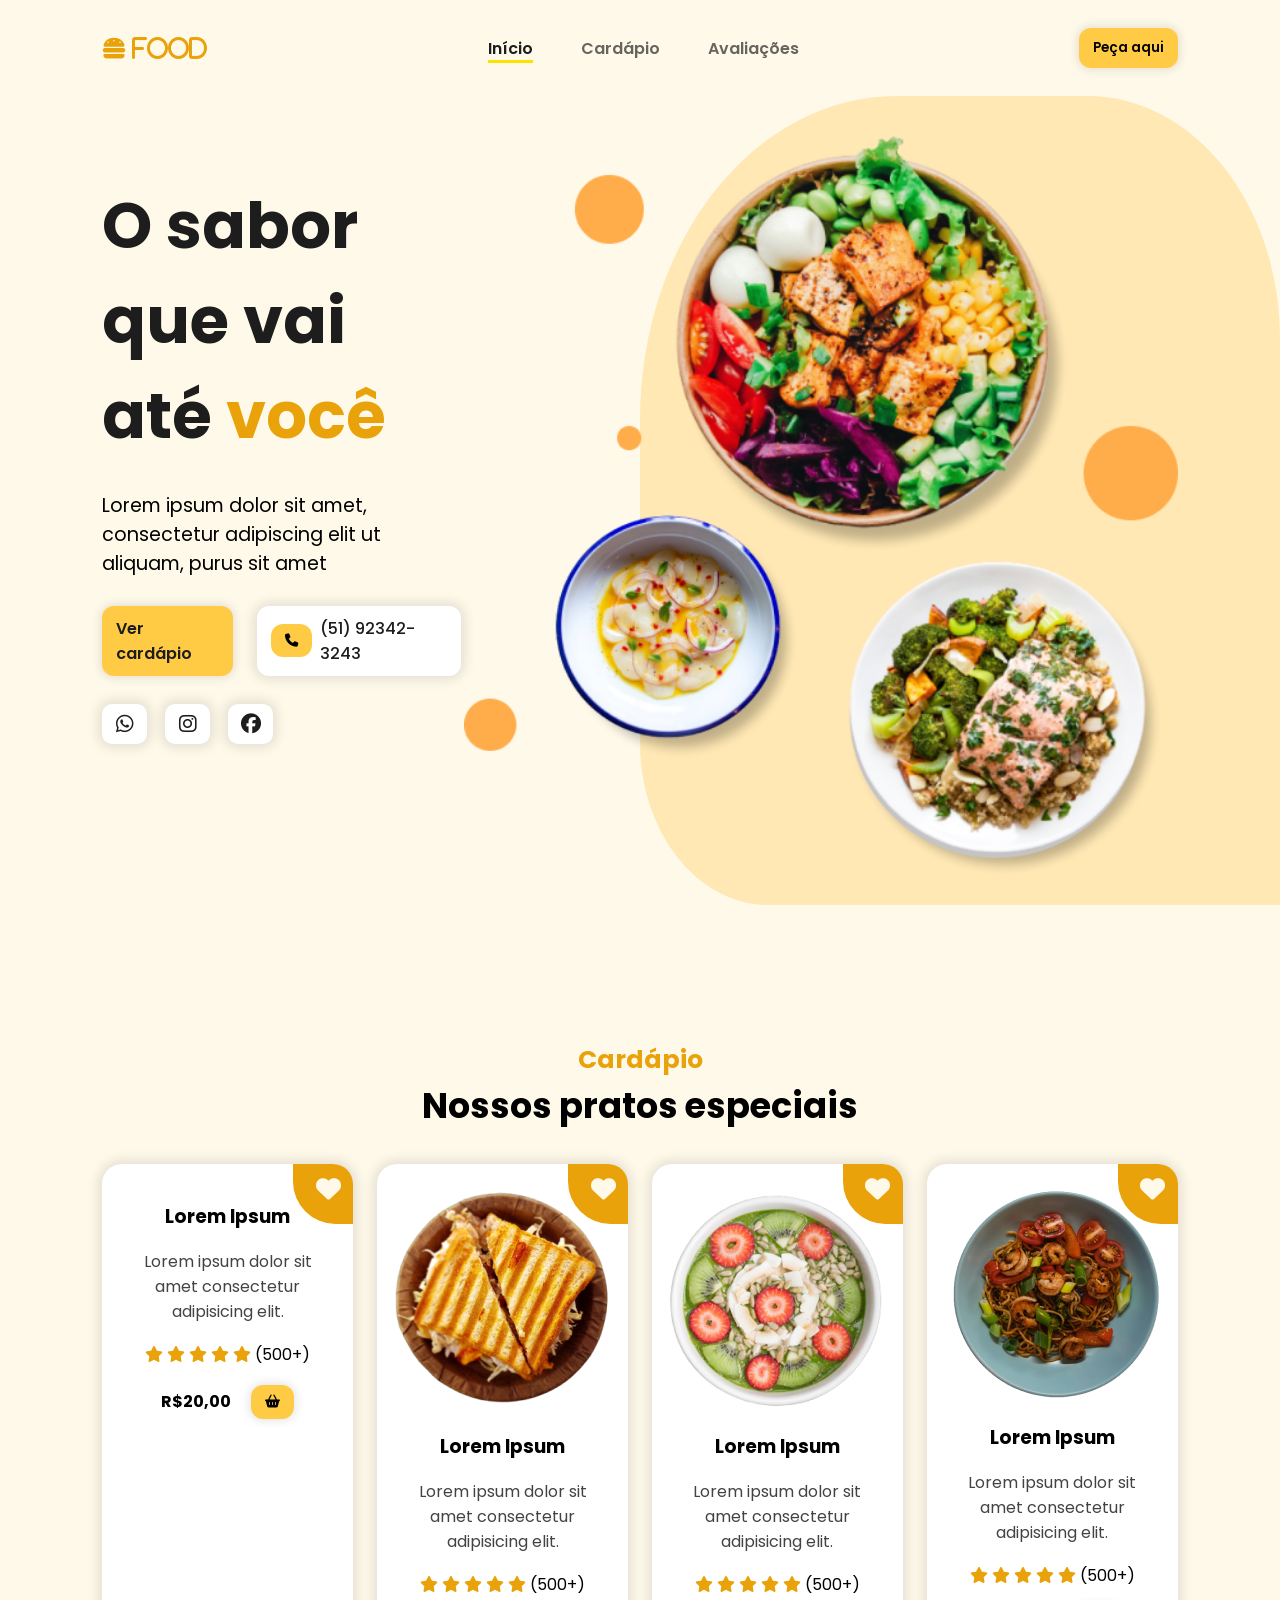
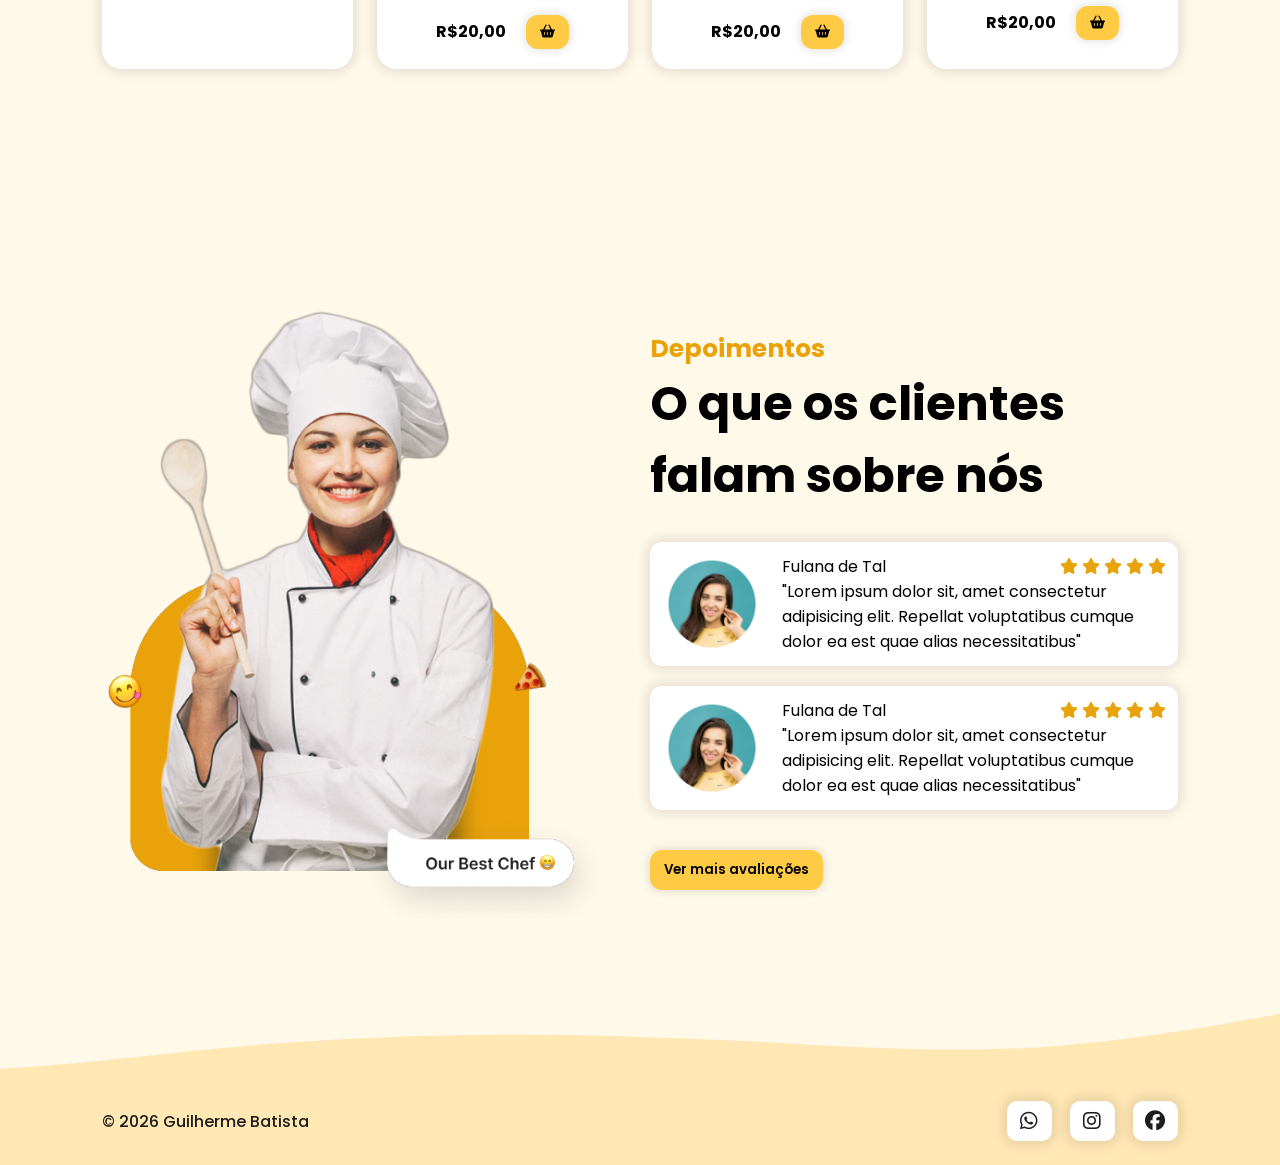
==== index.html @ e24641d5 "projeto pronto ja" ====
<!DOCTYPE html>
<html lang="pt-br">
<head>
    <meta charset="UTF-8">
    <meta name="viewport" content="width=device-width, initial-scale=1.0">
    <link rel="stylesheet" href="https://cdnjs.cloudflare.com/ajax/libs/font-awesome/6.5.1/css/all.min.css" integrity="sha512-DTOQO9RWCH3ppGqcWaEA1BIZOC6xxalwEsw9c2QQeAIftl+Vegovlnee1c9QX4TctnWMn13TZye+giMm8e2LwA==" crossorigin="anonymous" referrerpolicy="no-referrer" />
    <link rel="stylesheet" href="styles/style.css">
    <script src="https://cdnjs.cloudflare.com/ajax/libs/jquery/3.7.1/jquery.min.js" integrity="sha512-v2CJ7UaYy4JwqLDIrZUI/4hqeoQieOmAZNXBeQyjo21dadnwR+8ZaIJVT8EE2iyI61OV8e6M8PP2/4hpQINQ/g==" crossorigin="anonymous" referrerpolicy="no-referrer"></script>
    <script src="https://unpkg.com/scrollreveal"></script>
    <title>Landing page</title>
</head>
<body>
    <header>
        <nav id="navbar">
            <i class="fa-solid fa-burger" id="nav_logo"> food</i>

            <ul id="nav_list">
                <li class="nav-item active">
                    <a href="#home">Início</a>
                </li>
                <li class="nav-item">
                    <a href="#menu">Cardápio</a>
                </li>
                <li class="nav-item">
                    <a href="#testimonials">Avaliações</a>
                </li>
            </ul>

            <button class="btn-default">
                Peça aqui
            </button>

            <button id="mobile_btn">
                <i class="fa-solid fa-bars"></i>
            </button>
        </nav>

        <div id="mobile_menu">
            <ul id="mobile_nav_list">
                <li class="nav-item">
                    <a href="#home">Início</a>
                </li>
                <li class="nav-item">
                    <a href="#menu">Cardápio</a>
                </li>
                <li class="nav-item">
                    <a href="#testimonials">Avaliações</a>
                </li>
            </ul>

            <button class="btn-default">
                Peça aqui
            </button>
        </div>
    </header>

    <main id="content">
        <section id="home">
            <div class="shape"></div>
            <div id="cta">
                <h1 class="title">
                    O sabor que vai até
                    <span>você</span>
                </h1>

                <p class="description">
                    Lorem ipsum dolor sit amet, consectetur 
                    adipiscing elit ut aliquam, purus sit amet
                </p>

                <div id="cta_buttons">
                    <a href="#" class="btn-default">
                        Ver cardápio
                    </a>

                    <a href="tel:+55555555555" id="phone_button">
                        <button class="btn-default">
                            <i class="fa-solid fa-phone"></i>
                        </button>
                        (51) 92342-3243
                    </a>
                </div>

                <div class="social-media-buttons">
                    <a href="">
                        <i class="fa-brands fa-whatsapp"></i>
                    </a>

                    <a href="">
                        <i class="fa-brands fa-instagram"></i>
                    </a>

                    <a href="">
                        <i class="fa-brands fa-facebook"></i>
                    </a>
                </div>
            </div>

            <div id="banner">
                <img src="src/images/hero.png" alt="">
            </div>
        </section>

        <section id="menu">
            <h2 class="section-title">Cardápio</h2>
            <h3 class="section-subtitle">Nossos pratos especiais</h3>

            <div id="dishes">
                <div class="dish">
                    <div class="dish-heart">
                        <i class="fa-solid fa-heart"></i>
                    </div>

                    <img src="src/images/dish.png" class="dish-image" alt="">

                    <h3 class="dish-title">
                        Lorem Ipsum
                    </h3>

                    <span class="dish-description">
                        Lorem ipsum dolor sit amet consectetur adipisicing elit.
                    </span>

                    <div class="dish-rate">
                        <i class="fa-solid fa-star"></i>
                        <i class="fa-solid fa-star"></i>
                        <i class="fa-solid fa-star"></i>
                        <i class="fa-solid fa-star"></i>
                        <i class="fa-solid fa-star"></i>
                        <span>(500+)</span>
                    </div>

                    <div class="dish-price">
                        <h4>R$20,00</h4>
                        <button class="btn-default">
                            <i class="fa-solid fa-basket-shopping"></i>
                        </button>
                    </div>
                </div>

                <div class="dish">
                    <div class="dish-heart">
                        <i class="fa-solid fa-heart"></i>
                    </div>

                    <img src="src/images/dish2.png" class="dish-image" alt="">

                    <h3 class="dish-title">
                        Lorem Ipsum
                    </h3>

                    <span class="dish-description">
                        Lorem ipsum dolor sit amet consectetur adipisicing elit.
                    </span>

                    <div class="dish-rate">
                        <i class="fa-solid fa-star"></i>
                        <i class="fa-solid fa-star"></i>
                        <i class="fa-solid fa-star"></i>
                        <i class="fa-solid fa-star"></i>
                        <i class="fa-solid fa-star"></i>
                        <span>(500+)</span>
                    </div>

                    <div class="dish-price">
                        <h4>R$20,00</h4>
                        <button class="btn-default">
                            <i class="fa-solid fa-basket-shopping"></i>
                        </button>
                    </div>
                </div>

                <div class="dish">
                    <div class="dish-heart">
                        <i class="fa-solid fa-heart"></i>
                    </div>

                    <img src="src/images/dish3.png" class="dish-image" alt="">

                    <h3 class="dish-title">
                        Lorem Ipsum
                    </h3>

                    <span class="dish-description">
                        Lorem ipsum dolor sit amet consectetur adipisicing elit.
                    </span>

                    <div class="dish-rate">
                        <i class="fa-solid fa-star"></i>
                        <i class="fa-solid fa-star"></i>
                        <i class="fa-solid fa-star"></i>
                        <i class="fa-solid fa-star"></i>
                        <i class="fa-solid fa-star"></i>
                        <span>(500+)</span>
                    </div>

                    <div class="dish-price">
                        <h4>R$20,00</h4>
                        <button class="btn-default">
                            <i class="fa-solid fa-basket-shopping"></i>
                        </button>
                    </div>
                </div>

                <div class="dish">
                    <div class="dish-heart">
                        <i class="fa-solid fa-heart"></i>
                    </div>

                    <img src="src/images/dish4.png" class="dish-image" alt="">

                    <h3 class="dish-title">
                        Lorem Ipsum
                    </h3>

                    <span class="dish-description">
                        Lorem ipsum dolor sit amet consectetur adipisicing elit.
                    </span>

                    <div class="dish-rate">
                        <i class="fa-solid fa-star"></i>
                        <i class="fa-solid fa-star"></i>
                        <i class="fa-solid fa-star"></i>
                        <i class="fa-solid fa-star"></i>
                        <i class="fa-solid fa-star"></i>
                        <span>(500+)</span>
                    </div>

                    <div class="dish-price">
                        <h4>R$20,00</h4>
                        <button class="btn-default">
                            <i class="fa-solid fa-basket-shopping"></i>
                        </button>
                    </div>
                </div>
            </div>
        </section>

        <section id="testimonials">
            <img src="src/images/chef.png" id="testimonial_chef" alt="">

            <div id="testimonials_content">
                <h2 class="section-title">
                    Depoimentos
                </h2>
                <h3 class="section-subtitle">
                    O que os clientes falam sobre nós
                </h3>

                <div id="feedbacks">
                    <div class="feedback">
                        <img src="src/images/avatar.png" class="feedback-avatar" alt="">

                        <div class="feedback-content">
                            <p>
                                Fulana de Tal
                                <span>
                                    <i class="fa-solid fa-star"></i>
                                    <i class="fa-solid fa-star"></i>
                                    <i class="fa-solid fa-star"></i>
                                    <i class="fa-solid fa-star"></i>
                                    <i class="fa-solid fa-star"></i>
                                </span>
                            </p>
                            <p>
                                "Lorem ipsum dolor sit, amet consectetur adipisicing elit.
                                Repellat voluptatibus cumque dolor ea est quae alias necessitatibus"
                            </p>
                        </div>
                    </div>

                    <div class="feedback">
                        <img src="src/images/avatar.png" class="feedback-avatar" alt="">

                        <div class="feedback-content">
                            <p>
                                Fulana de Tal
                                <span>
                                    <i class="fa-solid fa-star"></i>
                                    <i class="fa-solid fa-star"></i>
                                    <i class="fa-solid fa-star"></i>
                                    <i class="fa-solid fa-star"></i>
                                    <i class="fa-solid fa-star"></i>
                                </span>
                            </p>
                            <p>
                                "Lorem ipsum dolor sit, amet consectetur adipisicing elit.
                                Repellat voluptatibus cumque dolor ea est quae alias necessitatibus"
                            </p>
                        </div>
                    </div>
                </div>

                <button class="btn-default">
                    Ver mais avaliações
                </button>
            </div>
        </section>
    </main>

    <footer>
        <img src="src/images/wave.svg" alt="">

        <div id="footer_items">
            <span id="copyright">
                &copy 2026 Guilherme Batista
            </span>

            <div class="social-media-buttons">
                <a href="">
                    <i class="fa-brands fa-whatsapp"></i>
                </a>

                <a href="">
                    <i class="fa-brands fa-instagram"></i>
                </a>

                <a href="">
                    <i class="fa-brands fa-facebook"></i>
                </a>
            </div>
        </div>
    </footer>
    <script src="src/script.js"></script>
</body>
</html>
---- styles/style.css ----
@import url('https://fonts.googleapis.com/css2?family=Poppins:ital,wght@0,100;0,200;0,300;0,400;0,500;0,600;0,700;0,800;0,900;1,100;1,200;1,300;1,400;1,500;1,600;1,700;1,800;1,900&display=swap');
@import url('header.css');
@import url('home.css');
@import url('menu.css');
@import url('testimonials.css');
@import url('footer.css');

:root {
    --color-primary-1: #fff9ea;
    --color-primary-2: #ffe8b4;
    --color-primary-3: #f8d477;
    --color-primary-4: #ffe100;
    --color-primary-5: #ffcb45;
    --color-primary-6: #e9a209;

    --color-neutral-0: #fff;
    --color-neutral-1: #1d1d1d;
}

* {
    font-family: 'Poppins', sans-serif;
    margin: 0;
    padding: 0;
    box-sizing: border-box;
}

html {
    scroll-behavior: smooth;
}

body {
    background-color: var(--color-primary-1);
}

section {
    padding: 28px 8%;
}

.btn-default {
    border: none;
    display: flex;
    align-items: center;
    justify-content: center;
    background-color: var(--color-primary-5);
    border-radius: 12px;
    padding: 10px 14px;
    font-weight: 600;
    box-shadow: 0px 0px 10px 2px rgba(0, 0, 0, 0.1);
    cursor: pointer;
    transition: background-color .3s ease;
}

.btn-default:hover {
    background-color: var(--color-primary-3);
}

.social-media-buttons {
    display: flex;
    gap: 18px;
}

.social-media-buttons a {
    display: flex;
    align-items: center;
    justify-content: center;
    width: 45px;
    height: 40px;
    background-color: var(--color-neutral-0);
    font-size: 1.25rem;
    border-radius: 10px;
    text-decoration: none;
    color: var(--color-neutral-1);;
    box-shadow: 0px 0px 12px 4px rgba(0, 0, 0, 0.1);
    transition: box-shadow .3s ease;
}

.social-media-buttons a:hover {
    box-shadow: 0px 0px 12px 8px rgba(0, 0, 0, 0.1);
}

.section-title {
    color: var(--color-primary-6);
    font-size: 1.563rem;
}

.section-subtitle {
    font-size: 2.1875rem;
}
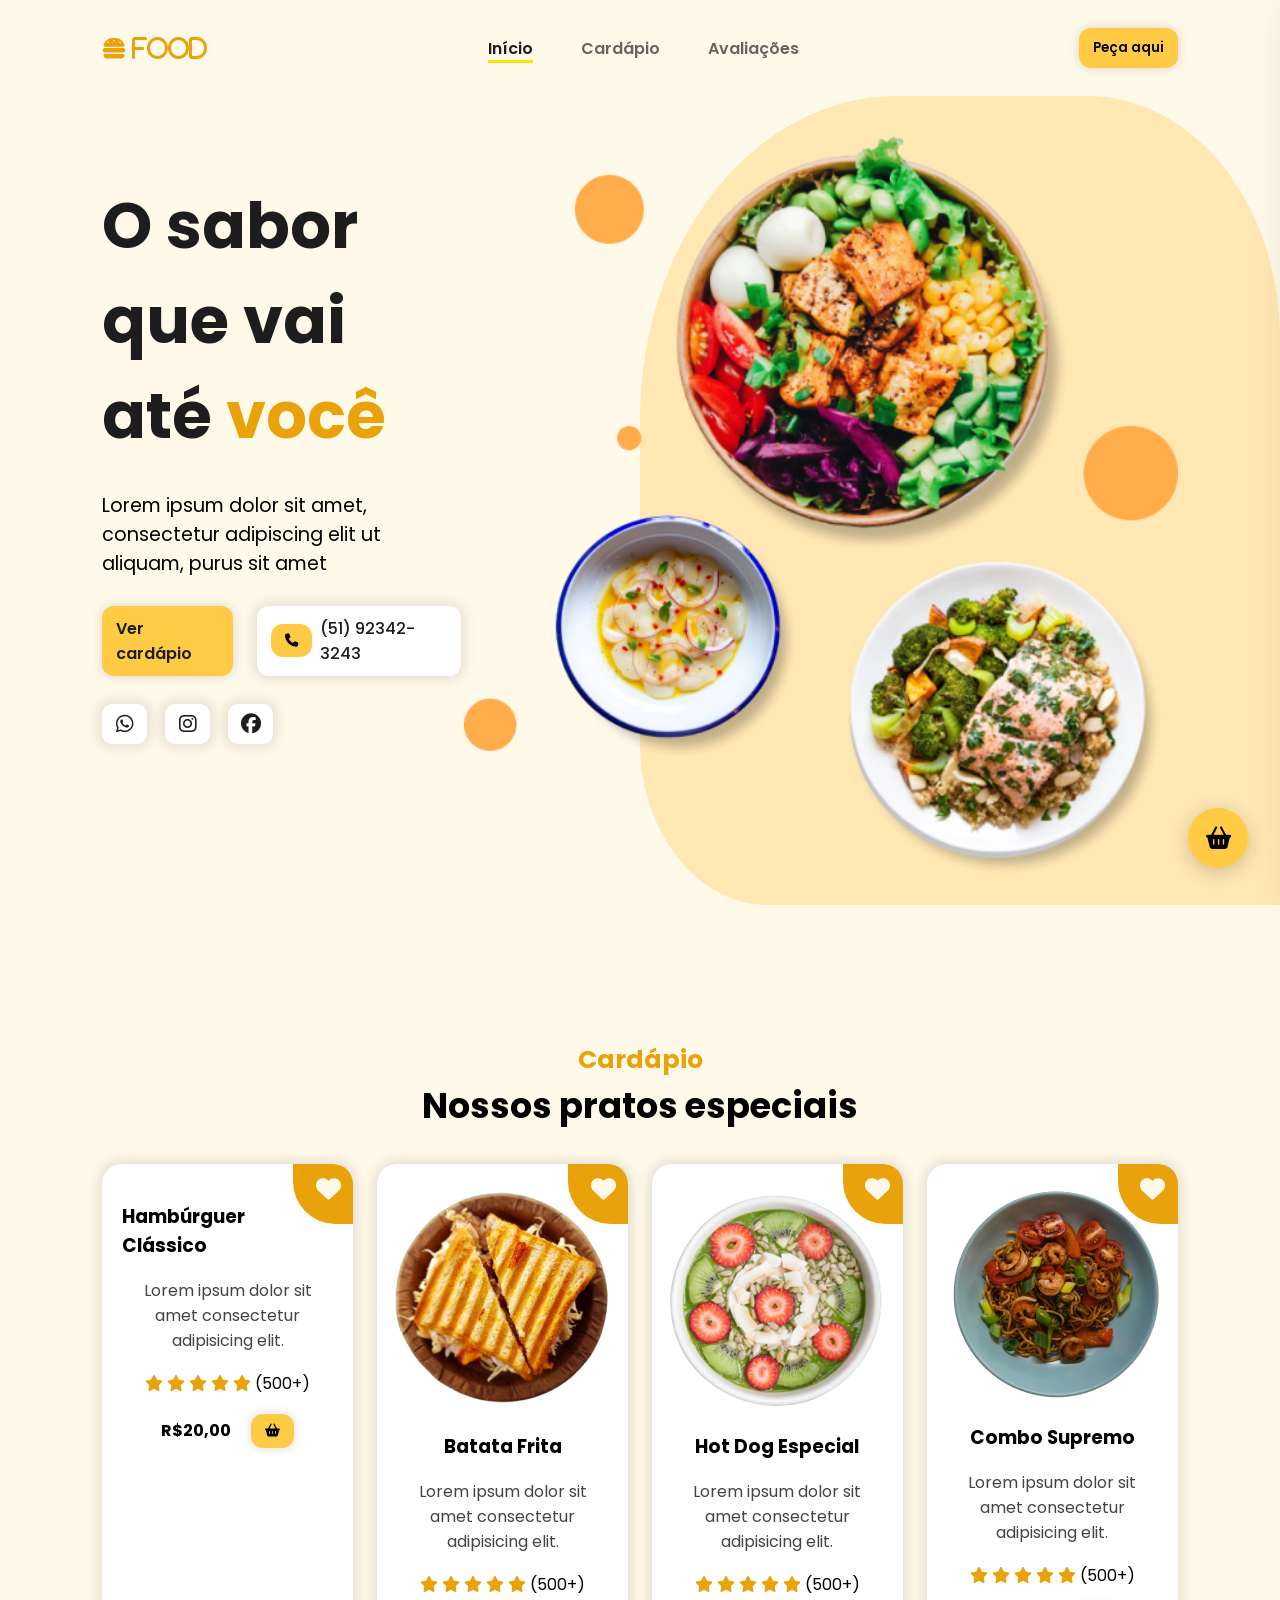
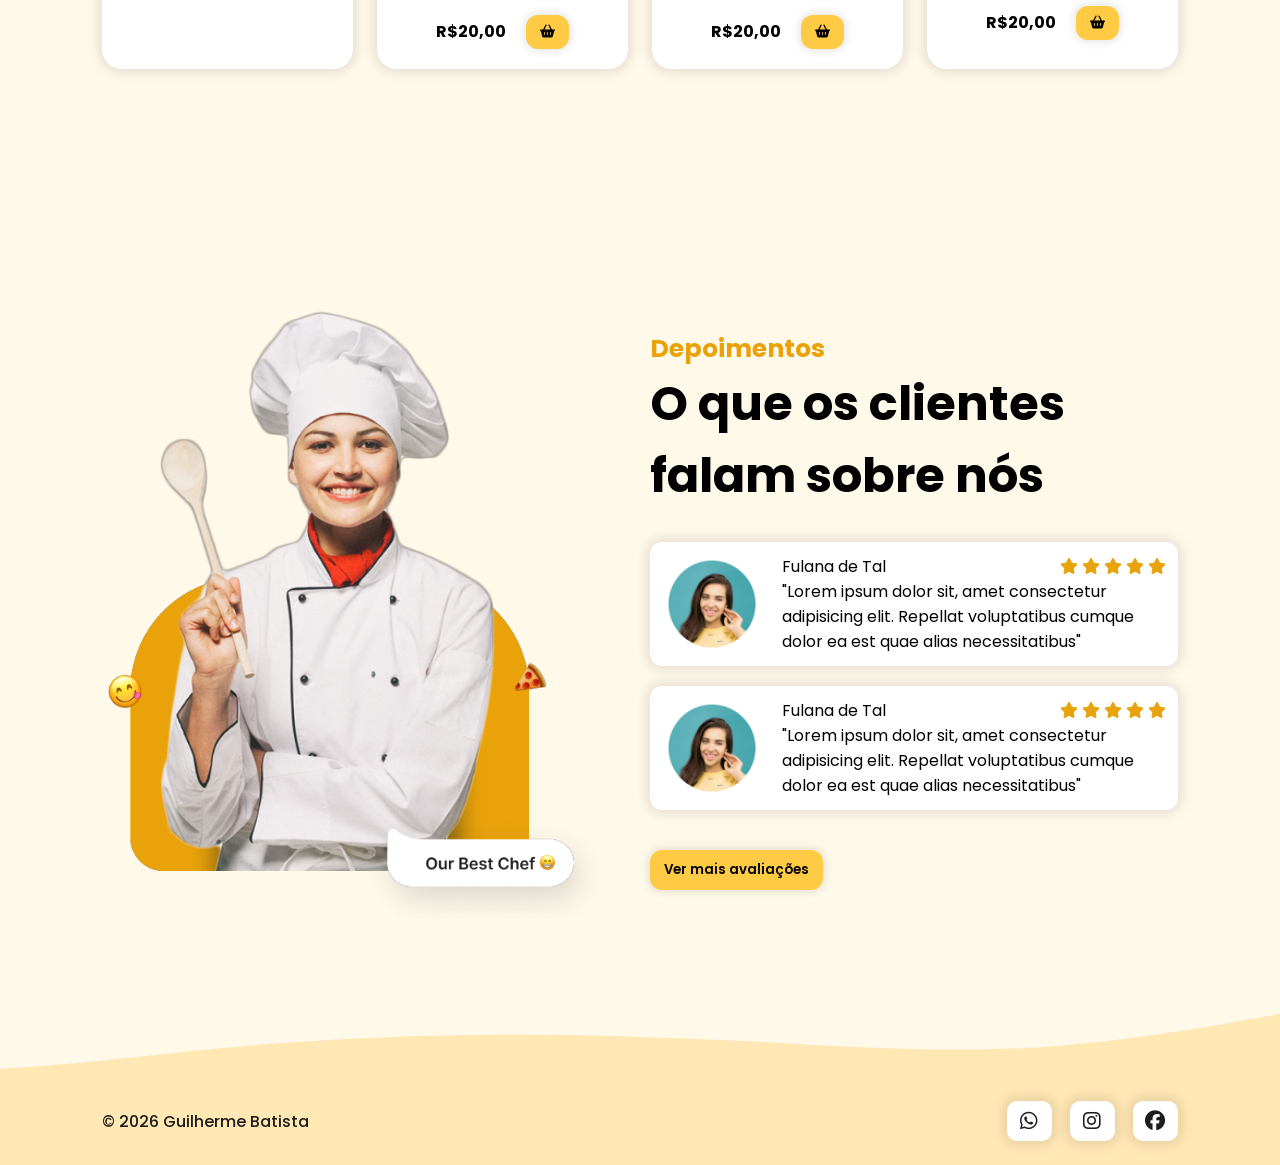
==== commit b64b12df: "falta algumas coisas" ====
--- a/index.html
+++ b/index.html
@@ -1,326 +1,304 @@
-<!DOCTYPE html>
+<!doctype html>
 <html lang="pt-br">
-<head>
-    <meta charset="UTF-8">
-    <meta name="viewport" content="width=device-width, initial-scale=1.0">
-    <link rel="stylesheet" href="https://cdnjs.cloudflare.com/ajax/libs/font-awesome/6.5.1/css/all.min.css" integrity="sha512-DTOQO9RWCH3ppGqcWaEA1BIZOC6xxalwEsw9c2QQeAIftl+Vegovlnee1c9QX4TctnWMn13TZye+giMm8e2LwA==" crossorigin="anonymous" referrerpolicy="no-referrer" />
-    <link rel="stylesheet" href="styles/style.css">
-    <script src="https://cdnjs.cloudflare.com/ajax/libs/jquery/3.7.1/jquery.min.js" integrity="sha512-v2CJ7UaYy4JwqLDIrZUI/4hqeoQieOmAZNXBeQyjo21dadnwR+8ZaIJVT8EE2iyI61OV8e6M8PP2/4hpQINQ/g==" crossorigin="anonymous" referrerpolicy="no-referrer"></script>
+  <head>
+    <meta charset="UTF-8" />
+    <meta name="viewport" content="width=device-width, initial-scale=1.0" />
+    <link
+      rel="stylesheet"
+      href="https://cdnjs.cloudflare.com/ajax/libs/font-awesome/6.5.1/css/all.min.css"
+      integrity="sha512-DTOQO9RWCH3ppGqcWaEA1BIZOC6xxalwEsw9c2QQeAIftl+Vegovlnee1c9QX4TctnWMn13TZye+giMm8e2LwA=="
+      crossorigin="anonymous"
+      referrerpolicy="no-referrer"
+    />
+    <link rel="stylesheet" href="styles/style.css" />
+
+    <!-- 🛒 Cart styles -->
+    <link rel="stylesheet" href="styles/cart.css" />
+
+    <link
+      rel="icon"
+      type="image/x-icon"
+      href="src/images/Ícone moderno de hambúrguer e comida.ico"
+    />
+    <script
+      src="https://cdnjs.cloudflare.com/ajax/libs/jquery/3.7.1/jquery.min.js"
+      integrity="sha512-v2CJ7UaYy4JwqLDIrZUI/4hqeoQieOmAZNXBeQyjo21dadnwR+8ZaIJVT8EE2iyI61OV8e6M8PP2/4hpQINQ/g=="
+      crossorigin="anonymous"
+      referrerpolicy="no-referrer"
+    ></script>
     <script src="https://unpkg.com/scrollreveal"></script>
     <title>Landing page</title>
-</head>
-<body>
+  </head>
+  <body>
     <header>
-        <nav id="navbar">
-            <i class="fa-solid fa-burger" id="nav_logo"> food</i>
-
-            <ul id="nav_list">
-                <li class="nav-item active">
-                    <a href="#home">Início</a>
-                </li>
-                <li class="nav-item">
-                    <a href="#menu">Cardápio</a>
-                </li>
-                <li class="nav-item">
-                    <a href="#testimonials">Avaliações</a>
-                </li>
-            </ul>
-
-            <button class="btn-default">
-                Peça aqui
-            </button>
-
-            <button id="mobile_btn">
-                <i class="fa-solid fa-bars"></i>
-            </button>
-        </nav>
-
-        <div id="mobile_menu">
-            <ul id="mobile_nav_list">
-                <li class="nav-item">
-                    <a href="#home">Início</a>
-                </li>
-                <li class="nav-item">
-                    <a href="#menu">Cardápio</a>
-                </li>
-                <li class="nav-item">
-                    <a href="#testimonials">Avaliações</a>
-                </li>
-            </ul>
-
-            <button class="btn-default">
-                Peça aqui
-            </button>
-        </div>
+      <nav id="navbar">
+        <i class="fa-solid fa-burger" id="nav_logo"> food</i>
+
+        <ul id="nav_list">
+          <li class="nav-item active">
+            <a href="#home">Início</a>
+          </li>
+          <li class="nav-item">
+            <a href="#menu">Cardápio</a>
+          </li>
+          <li class="nav-item">
+            <a href="#testimonials">Avaliações</a>
+          </li>
+        </ul>
+
+        <button class="btn-default">Peça aqui</button>
+
+        <button id="mobile_btn">
+          <i class="fa-solid fa-bars"></i>
+        </button>
+      </nav>
+
+      <div id="mobile_menu">
+        <ul id="mobile_nav_list">
+          <li class="nav-item">
+            <a href="#home">Início</a>
+          </li>
+          <li class="nav-item">
+            <a href="#menu">Cardápio</a>
+          </li>
+          <li class="nav-item">
+            <a href="#testimonials">Avaliações</a>
+          </li>
+        </ul>
+
+        <button class="btn-default">Peça aqui</button>
+      </div>
     </header>
 
     <main id="content">
-        <section id="home">
-            <div class="shape"></div>
-            <div id="cta">
-                <h1 class="title">
-                    O sabor que vai até
-                    <span>você</span>
-                </h1>
-
-                <p class="description">
-                    Lorem ipsum dolor sit amet, consectetur 
-                    adipiscing elit ut aliquam, purus sit amet
+      <section id="home">
+        <div class="shape"></div>
+        <div id="cta">
+          <h1 class="title">
+            O sabor que vai até
+            <span>você</span>
+          </h1>
+
+          <p class="description">
+            Lorem ipsum dolor sit amet, consectetur adipiscing elit ut aliquam,
+            purus sit amet
+          </p>
+
+          <div id="cta_buttons">
+            <a href="#menu" class="btn-default"> Ver cardápio </a>
+
+            <a href="tel:+55555555555" id="phone_button">
+              <button class="btn-default">
+                <i class="fa-solid fa-phone"></i>
+              </button>
+              (51) 92342-3243
+            </a>
+          </div>
+
+          <div class="social-media-buttons">
+            <a href="">
+              <i class="fa-brands fa-whatsapp"></i>
+            </a>
+
+            <a href="">
+              <i class="fa-brands fa-instagram"></i>
+            </a>
+
+            <a href="">
+              <i class="fa-brands fa-facebook"></i>
+            </a>
+          </div>
+        </div>
+
+        <div id="banner">
+          <img src="src/images/hero.png" alt="" />
+        </div>
+      </section>
+
+      <section id="menu">
+        <h2 class="section-title">Cardápio</h2>
+        <h3 class="section-subtitle">Nossos pratos especiais</h3>
+
+        <div id="dishes">
+          <!-- Dish 1 -->
+          <div class="dish">
+            <div class="dish-heart">
+              <i class="fa-solid fa-heart"></i>
+            </div>
+            <img src="src/images/dish.png" class="dish-image" alt="" />
+            <h3 class="dish-title">Hambúrguer Clássico</h3>
+            <span class="dish-description">
+              Lorem ipsum dolor sit amet consectetur adipisicing elit.
+            </span>
+            <div class="dish-rate">
+              <i class="fa-solid fa-star"></i>
+              <i class="fa-solid fa-star"></i>
+              <i class="fa-solid fa-star"></i>
+              <i class="fa-solid fa-star"></i>
+              <i class="fa-solid fa-star"></i>
+              <span>(500+)</span>
+            </div>
+            <div class="dish-price">
+              <h4>R$20,00</h4>
+              <button class="btn-default">
+                <i class="fa-solid fa-basket-shopping"></i>
+              </button>
+            </div>
+          </div>
+
+          <!-- Dish 2 -->
+          <div class="dish">
+            <div class="dish-heart">
+              <i class="fa-solid fa-heart"></i>
+            </div>
+            <img src="src/images/dish2.png" class="dish-image" alt="" />
+            <h3 class="dish-title">Batata Frita</h3>
+            <span class="dish-description">
+              Lorem ipsum dolor sit amet consectetur adipisicing elit.
+            </span>
+            <div class="dish-rate">
+              <i class="fa-solid fa-star"></i>
+              <i class="fa-solid fa-star"></i>
+              <i class="fa-solid fa-star"></i>
+              <i class="fa-solid fa-star"></i>
+              <i class="fa-solid fa-star"></i>
+              <span>(500+)</span>
+            </div>
+            <div class="dish-price">
+              <h4>R$20,00</h4>
+              <button class="btn-default">
+                <i class="fa-solid fa-basket-shopping"></i>
+              </button>
+            </div>
+          </div>
+
+          <!-- Dish 3 -->
+          <div class="dish">
+            <div class="dish-heart">
+              <i class="fa-solid fa-heart"></i>
+            </div>
+            <img src="src/images/dish3.png" class="dish-image" alt="" />
+            <h3 class="dish-title">Hot Dog Especial</h3>
+            <span class="dish-description">
+              Lorem ipsum dolor sit amet consectetur adipisicing elit.
+            </span>
+            <div class="dish-rate">
+              <i class="fa-solid fa-star"></i>
+              <i class="fa-solid fa-star"></i>
+              <i class="fa-solid fa-star"></i>
+              <i class="fa-solid fa-star"></i>
+              <i class="fa-solid fa-star"></i>
+              <span>(500+)</span>
+            </div>
+            <div class="dish-price">
+              <h4>R$20,00</h4>
+              <button class="btn-default">
+                <i class="fa-solid fa-basket-shopping"></i>
+              </button>
+            </div>
+          </div>
+
+          <!-- Dish 4 -->
+          <div class="dish">
+            <div class="dish-heart">
+              <i class="fa-solid fa-heart"></i>
+            </div>
+            <img src="src/images/dish4.png" class="dish-image" alt="" />
+            <h3 class="dish-title">Combo Supremo</h3>
+            <span class="dish-description">
+              Lorem ipsum dolor sit amet consectetur adipisicing elit.
+            </span>
+            <div class="dish-rate">
+              <i class="fa-solid fa-star"></i>
+              <i class="fa-solid fa-star"></i>
+              <i class="fa-solid fa-star"></i>
+              <i class="fa-solid fa-star"></i>
+              <i class="fa-solid fa-star"></i>
+              <span>(500+)</span>
+            </div>
+            <div class="dish-price">
+              <h4>R$20,00</h4>
+              <button class="btn-default">
+                <i class="fa-solid fa-basket-shopping"></i>
+              </button>
+            </div>
+          </div>
+        </div>
+      </section>
+
+      <section id="testimonials">
+        <img src="src/images/chef.png" id="testimonial_chef" alt="" />
+
+        <div id="testimonials_content">
+          <h2 class="section-title">Depoimentos</h2>
+          <h3 class="section-subtitle">O que os clientes falam sobre nós</h3>
+
+          <div id="feedbacks">
+            <div class="feedback">
+              <img src="src/images/avatar.png" class="feedback-avatar" alt="" />
+              <div class="feedback-content">
+                <p>
+                  Fulana de Tal
+                  <span>
+                    <i class="fa-solid fa-star"></i>
+                    <i class="fa-solid fa-star"></i>
+                    <i class="fa-solid fa-star"></i>
+                    <i class="fa-solid fa-star"></i>
+                    <i class="fa-solid fa-star"></i>
+                  </span>
                 </p>
-
-                <div id="cta_buttons">
-                    <a href="#" class="btn-default">
-                        Ver cardápio
-                    </a>
-
-                    <a href="tel:+55555555555" id="phone_button">
-                        <button class="btn-default">
-                            <i class="fa-solid fa-phone"></i>
-                        </button>
-                        (51) 92342-3243
-                    </a>
-                </div>
-
-                <div class="social-media-buttons">
-                    <a href="">
-                        <i class="fa-brands fa-whatsapp"></i>
-                    </a>
-
-                    <a href="">
-                        <i class="fa-brands fa-instagram"></i>
-                    </a>
-
-                    <a href="">
-                        <i class="fa-brands fa-facebook"></i>
-                    </a>
-                </div>
-            </div>
-
-            <div id="banner">
-                <img src="src/images/hero.png" alt="">
-            </div>
-        </section>
-
-        <section id="menu">
-            <h2 class="section-title">Cardápio</h2>
-            <h3 class="section-subtitle">Nossos pratos especiais</h3>
-
-            <div id="dishes">
-                <div class="dish">
-                    <div class="dish-heart">
-                        <i class="fa-solid fa-heart"></i>
-                    </div>
-
-                    <img src="src/images/dish.png" class="dish-image" alt="">
-
-                    <h3 class="dish-title">
-                        Lorem Ipsum
-                    </h3>
-
-                    <span class="dish-description">
-                        Lorem ipsum dolor sit amet consectetur adipisicing elit.
-                    </span>
-
-                    <div class="dish-rate">
-                        <i class="fa-solid fa-star"></i>
-                        <i class="fa-solid fa-star"></i>
-                        <i class="fa-solid fa-star"></i>
-                        <i class="fa-solid fa-star"></i>
-                        <i class="fa-solid fa-star"></i>
-                        <span>(500+)</span>
-                    </div>
-
-                    <div class="dish-price">
-                        <h4>R$20,00</h4>
-                        <button class="btn-default">
-                            <i class="fa-solid fa-basket-shopping"></i>
-                        </button>
-                    </div>
-                </div>
-
-                <div class="dish">
-                    <div class="dish-heart">
-                        <i class="fa-solid fa-heart"></i>
-                    </div>
-
-                    <img src="src/images/dish2.png" class="dish-image" alt="">
-
-                    <h3 class="dish-title">
-                        Lorem Ipsum
-                    </h3>
-
-                    <span class="dish-description">
-                        Lorem ipsum dolor sit amet consectetur adipisicing elit.
-                    </span>
-
-                    <div class="dish-rate">
-                        <i class="fa-solid fa-star"></i>
-                        <i class="fa-solid fa-star"></i>
-                        <i class="fa-solid fa-star"></i>
-                        <i class="fa-solid fa-star"></i>
-                        <i class="fa-solid fa-star"></i>
-                        <span>(500+)</span>
-                    </div>
-
-                    <div class="dish-price">
-                        <h4>R$20,00</h4>
-                        <button class="btn-default">
-                            <i class="fa-solid fa-basket-shopping"></i>
-                        </button>
-                    </div>
-                </div>
-
-                <div class="dish">
-                    <div class="dish-heart">
-                        <i class="fa-solid fa-heart"></i>
-                    </div>
-
-                    <img src="src/images/dish3.png" class="dish-image" alt="">
-
-                    <h3 class="dish-title">
-                        Lorem Ipsum
-                    </h3>
-
-                    <span class="dish-description">
-                        Lorem ipsum dolor sit amet consectetur adipisicing elit.
-                    </span>
-
-                    <div class="dish-rate">
-                        <i class="fa-solid fa-star"></i>
-                        <i class="fa-solid fa-star"></i>
-                        <i class="fa-solid fa-star"></i>
-                        <i class="fa-solid fa-star"></i>
-                        <i class="fa-solid fa-star"></i>
-                        <span>(500+)</span>
-                    </div>
-
-                    <div class="dish-price">
-                        <h4>R$20,00</h4>
-                        <button class="btn-default">
-                            <i class="fa-solid fa-basket-shopping"></i>
-                        </button>
-                    </div>
-                </div>
-
-                <div class="dish">
-                    <div class="dish-heart">
-                        <i class="fa-solid fa-heart"></i>
-                    </div>
-
-                    <img src="src/images/dish4.png" class="dish-image" alt="">
-
-                    <h3 class="dish-title">
-                        Lorem Ipsum
-                    </h3>
-
-                    <span class="dish-description">
-                        Lorem ipsum dolor sit amet consectetur adipisicing elit.
-                    </span>
-
-                    <div class="dish-rate">
-                        <i class="fa-solid fa-star"></i>
-                        <i class="fa-solid fa-star"></i>
-                        <i class="fa-solid fa-star"></i>
-                        <i class="fa-solid fa-star"></i>
-                        <i class="fa-solid fa-star"></i>
-                        <span>(500+)</span>
-                    </div>
-
-                    <div class="dish-price">
-                        <h4>R$20,00</h4>
-                        <button class="btn-default">
-                            <i class="fa-solid fa-basket-shopping"></i>
-                        </button>
-                    </div>
-                </div>
-            </div>
-        </section>
-
-        <section id="testimonials">
-            <img src="src/images/chef.png" id="testimonial_chef" alt="">
-
-            <div id="testimonials_content">
-                <h2 class="section-title">
-                    Depoimentos
-                </h2>
-                <h3 class="section-subtitle">
-                    O que os clientes falam sobre nós
-                </h3>
-
-                <div id="feedbacks">
-                    <div class="feedback">
-                        <img src="src/images/avatar.png" class="feedback-avatar" alt="">
-
-                        <div class="feedback-content">
-                            <p>
-                                Fulana de Tal
-                                <span>
-                                    <i class="fa-solid fa-star"></i>
-                                    <i class="fa-solid fa-star"></i>
-                                    <i class="fa-solid fa-star"></i>
-                                    <i class="fa-solid fa-star"></i>
-                                    <i class="fa-solid fa-star"></i>
-                                </span>
-                            </p>
-                            <p>
-                                "Lorem ipsum dolor sit, amet consectetur adipisicing elit.
-                                Repellat voluptatibus cumque dolor ea est quae alias necessitatibus"
-                            </p>
-                        </div>
-                    </div>
-
-                    <div class="feedback">
-                        <img src="src/images/avatar.png" class="feedback-avatar" alt="">
-
-                        <div class="feedback-content">
-                            <p>
-                                Fulana de Tal
-                                <span>
-                                    <i class="fa-solid fa-star"></i>
-                                    <i class="fa-solid fa-star"></i>
-                                    <i class="fa-solid fa-star"></i>
-                                    <i class="fa-solid fa-star"></i>
-                                    <i class="fa-solid fa-star"></i>
-                                </span>
-                            </p>
-                            <p>
-                                "Lorem ipsum dolor sit, amet consectetur adipisicing elit.
-                                Repellat voluptatibus cumque dolor ea est quae alias necessitatibus"
-                            </p>
-                        </div>
-                    </div>
-                </div>
-
-                <button class="btn-default">
-                    Ver mais avaliações
-                </button>
-            </div>
-        </section>
+                <p>
+                  "Lorem ipsum dolor sit, amet consectetur adipisicing elit.
+                  Repellat voluptatibus cumque dolor ea est quae alias
+                  necessitatibus"
+                </p>
+              </div>
+            </div>
+
+            <div class="feedback">
+              <img src="src/images/avatar.png" class="feedback-avatar" alt="" />
+              <div class="feedback-content">
+                <p>
+                  Fulana de Tal
+                  <span>
+                    <i class="fa-solid fa-star"></i>
+                    <i class="fa-solid fa-star"></i>
+                    <i class="fa-solid fa-star"></i>
+                    <i class="fa-solid fa-star"></i>
+                    <i class="fa-solid fa-star"></i>
+                  </span>
+                </p>
+                <p>
+                  "Lorem ipsum dolor sit, amet consectetur adipisicing elit.
+                  Repellat voluptatibus cumque dolor ea est quae alias
+                  necessitatibus"
+                </p>
+              </div>
+            </div>
+          </div>
+
+          <button class="btn-default">Ver mais avaliações</button>
+        </div>
+      </section>
     </main>
 
     <footer>
-        <img src="src/images/wave.svg" alt="">
-
-        <div id="footer_items">
-            <span id="copyright">
-                &copy 2026 Guilherme Batista
-            </span>
-
-            <div class="social-media-buttons">
-                <a href="">
-                    <i class="fa-brands fa-whatsapp"></i>
-                </a>
-
-                <a href="">
-                    <i class="fa-brands fa-instagram"></i>
-                </a>
-
-                <a href="">
-                    <i class="fa-brands fa-facebook"></i>
-                </a>
-            </div>
-        </div>
+      <img src="src/images/wave.svg" alt="" />
+
+      <div id="footer_items">
+        <span id="copyright"> &copy 2026 Guilherme Batista </span>
+
+        <div class="social-media-buttons">
+          <a href=""><i class="fa-brands fa-whatsapp"></i></a>
+          <a href=""><i class="fa-brands fa-instagram"></i></a>
+          <a href=""><i class="fa-brands fa-facebook"></i></a>
+        </div>
+      </div>
     </footer>
+
     <script src="src/script.js"></script>
-</body>
-</html>+
+    <!-- 🛒 Cart script (load AFTER script.js) -->
+    <script src="src/cart.js"></script>
+  </body>
+</html>
--- a/styles/style.css
+++ b/styles/style.css
@@ -1,9 +1,4 @@
 @import url('https://fonts.googleapis.com/css2?family=Poppins:ital,wght@0,100;0,200;0,300;0,400;0,500;0,600;0,700;0,800;0,900;1,100;1,200;1,300;1,400;1,500;1,600;1,700;1,800;1,900&display=swap');
-@import url('header.css');
-@import url('home.css');
-@import url('menu.css');
-@import url('testimonials.css');
-@import url('footer.css');
 
 :root {
     --color-primary-1: #fff9ea;
@@ -85,4 +80,379 @@
 
 .section-subtitle {
     font-size: 2.1875rem;
-} +} 
+
+header {
+    width: 100%;
+    padding: 28px 8%;
+    position: sticky;
+    top: 0;
+    background-color: var(--color-primary-1);
+    z-index: 3;
+}
+
+#navbar {
+    width: 100%;
+    display: flex;
+    align-items: center;
+    justify-content: space-between;
+}
+
+#nav_logo {
+    font-size: 24px;
+    color: var(--color-primary-6);
+}
+
+#nav_list {
+    display: flex;
+    list-style: none;
+    gap: 48px;
+}
+
+.nav-item a {
+    text-decoration: none;
+    color: #1d1d1dad;
+    font-weight: 600;
+}
+
+.nav-item.active a {
+    color: var(--color-neutral-1);
+    border-bottom: 3px solid var(--color-primary-4);
+}
+
+#mobile_btn {
+    display: none;
+}
+
+#mobile_menu {
+    display: none;
+}
+
+@media screen and (max-width: 1170px) {
+    #nav_list,
+    #navbar .btn-default {
+        display: none;
+    }
+
+    #mobile_btn {
+        display: block;
+        border: none;
+        background-color: transparent;
+        font-size: 1.5rem;
+        cursor: pointer;
+    }
+
+    #mobile_menu.active {
+        display: flex;
+        flex-direction: column;
+        align-items: center;
+    }
+
+    #mobile_nav_list {
+        display: flex;
+        flex-direction: column;
+        gap: 12px;
+        margin: 12px 0px;
+    }
+
+    #mobile_nav_list .nav-item {
+        list-style: none;
+        text-align: center;
+    } 
+}
+
+#home {
+    display: flex;
+    min-height: calc(100vh - 91px);
+    position: relative;
+}
+
+#cta {
+    width: 35%;
+    display: flex;
+    flex-direction: column;
+    gap: 28px;
+    margin-top: 5%;
+}
+
+#cta .title {
+    font-size: 4rem;
+    color: var(--color-neutral-1);;
+}
+
+#cta .title span {
+    color: var(--color-primary-6);
+}
+
+#cta .description {
+    font-size: 1.2rem;
+}
+
+#cta_buttons {
+    display: flex;
+    gap: 24px;
+}
+
+#cta_buttons a {
+    text-decoration: none;
+    color: var(--color-neutral-1);;
+}
+
+#phone_button {
+    display: flex;
+    gap: 8px;
+    align-items: center;
+    background-color: #ffffff;
+    padding: 8px 14px;
+    font-weight: 500;
+    box-shadow: 0px 0px 12px 4px rgba(0, 0, 0, 0.1);
+    border-radius: 12px;
+}
+
+#phone_button button {
+    box-shadow: none;
+}
+
+#banner {
+    display: flex;
+    align-items: start;
+    justify-content: end;
+    width: 70%;
+    z-index: 2;
+}
+
+#banner img {
+    height: 100%;
+    width: fit-content;
+}
+
+.shape {
+    background-color: var(--color-primary-2);
+    width: 50%;
+    height: 100%;
+    position: absolute;
+    border-radius: 40% 30% 0% 20%;
+    top: 0;
+    right: 0;
+    z-index: 1;
+}
+
+@media screen and (max-width: 1170px) {
+    #home {
+        min-height: 100%;
+        padding-top: 0px;
+    }
+
+    #banner,
+    #banner img,
+    #home .shape {
+        display: none;
+    }
+
+    #cta {
+        width: 100%;
+        text-align: center;
+        align-items: center;
+    }
+}
+
+@media screen and (max-width: 450px) {
+    #phone_button button {
+        display: none;
+    }
+}
+
+#menu {
+    display: flex;
+    flex-direction: column;
+    align-items: center;
+    justify-content: center;
+    min-height: 100vh;
+}
+
+#dishes {
+    width: 100%;
+    display: flex;
+    justify-content: center;
+    gap: 24px;
+    margin-top: 32px;
+}
+
+.dish {
+    display: flex;
+    flex-direction: column;
+    align-items: center;
+    border-radius: 20px;
+    gap: 18px;
+    width: 25%;
+    padding: 20px;
+    background-color: var(--color-neutral-0);
+    box-shadow: 0px 0px 12px 4px rgba(0, 0, 0, 0.1);
+    position: relative;
+    overflow: hidden;
+}
+
+.dish-heart {
+    position: absolute;
+    background-color: var(--color-primary-6);
+    display: flex;
+    align-items: center;
+    justify-content: center;
+    font-size: 1.563rem;
+    color: var(--color-primary-1);
+    width: 70px;
+    height: 70px;
+    right: -10px;
+    top: -10px;
+    border-radius: 0px 37.5px 0px 42.5px;
+}
+
+.dish-description {
+    color: #434343;
+    text-align: center;
+}
+
+.dish-rate i {
+    color: var(--color-primary-6);
+}
+
+.dish-price {
+    display: flex;
+    align-items: center;
+    gap: 20px;
+}
+
+@media screen and (max-width: 1170px) {
+    #dishes {
+        flex-wrap: wrap;
+        justify-content: center;
+    }
+
+    .dish {
+        width: calc(50% - 12px);
+    }
+}
+
+@media screen and (max-width: 600px) {
+    .dish {
+        width: 100%;
+    }
+
+    #menu .section-subtitle {
+        text-align: center;
+    }
+} 
+
+#testimonials {
+    min-height: calc(100vh - 91px);
+    display: flex;
+    align-items: center;
+    justify-content: center;
+    gap: 48px;
+}
+
+#testimonial_chef {
+    width: 500px;
+    height: auto;
+}
+
+#testimonials .section-subtitle {
+    font-size: 3rem;
+}
+
+#testimonials_content {
+    width: 50%;
+}
+
+#feedbacks {
+    display: flex;
+    flex-direction: column;
+    gap: 20px;
+    margin-bottom: 40px;
+    margin-top: 30px;
+}
+
+.feedback {
+    display: flex;
+    align-items: center;
+    gap: 20px;
+    background-color: var(--color-neutral-0);
+    padding: 12px;
+    border-radius: 12px;
+    box-shadow: 0px 0px 12px 4px rgba(0, 0, 0, 0.1);
+}
+
+.feedback-avatar {
+    width: 100px;
+    height: 100px;
+    border-radius: 100%;
+    object-fit: cover;
+}
+
+.feedback-content p {
+    display: flex;
+    justify-content: space-between;
+}
+
+.feedback-content p span {
+    color: var(--color-primary-6);
+}
+
+@media screen and (max-width: 1170px) {
+    #testimonials {
+        flex-direction: column;
+    }
+
+    #testimonials .section-subtitle {
+        text-align: center;
+        font-size: 2.5rem;
+    }
+
+    #testimonial_chef {
+        display: none;
+    }
+
+    #testimonials_content {
+        width: 70%;
+        display: flex;
+        flex-direction: column;
+        align-items: center;
+    }
+}
+
+@media screen and (max-width: 600px) {
+    #testimonials .section-subtitle {
+        font-size: 2rem;
+    }
+
+    #testimonials_content {
+        width: 100%;
+    }
+
+    .feedback {
+        flex-direction: column;
+    }
+} 
+
+footer {
+    background-color: var(--color-primary-2);
+}
+
+#footer_items {
+    display: flex;
+    justify-content: space-between;
+    padding: 0px 8% 24px 8%;
+    align-items: center;
+}
+
+#copyright {
+    color: var(--color-neutral-1);;
+    font-weight: 500;
+}
+
+@media screen and (max-width: 600px) {
+    #footer_items {
+        flex-direction: column;
+        gap: 20px;
+    }
+}
--- a/styles/cart.css
+++ b/styles/cart.css
@@ -0,0 +1,970 @@
+/* ===== CART BUTTON (floating) ===== */
+#cart-float-btn {
+  position: fixed;
+  bottom: 32px;
+  right: 32px;
+  width: 60px;
+  height: 60px;
+  background-color: var(--color-primary-5);
+  border-radius: 50%;
+  border: none;
+  font-size: 1.4rem;
+  cursor: pointer;
+  box-shadow: 0 4px 20px rgba(0, 0, 0, 0.2);
+  z-index: 99;
+  display: flex;
+  align-items: center;
+  justify-content: center;
+  transition:
+    transform 0.2s ease,
+    background-color 0.3s ease;
+}
+
+#cart-float-btn:hover {
+  background-color: var(--color-primary-3);
+  transform: scale(1.1);
+}
+
+#cart-count-badge {
+  position: absolute;
+  top: -4px;
+  right: -4px;
+  background-color: #e53935;
+  color: #fff;
+  font-size: 0.7rem;
+  font-weight: 700;
+  width: 22px;
+  height: 22px;
+  border-radius: 50%;
+  display: flex;
+  align-items: center;
+  justify-content: center;
+  opacity: 0;
+  transform: scale(0);
+  transition: all 0.25s cubic-bezier(0.34, 1.56, 0.64, 1);
+}
+
+#cart-count-badge.visible {
+  opacity: 1;
+  transform: scale(1);
+}
+
+/* ===== OVERLAY ===== */
+#cart-overlay {
+  position: fixed;
+  inset: 0;
+  background: rgba(0, 0, 0, 0.45);
+  z-index: 100;
+  opacity: 0;
+  pointer-events: none;
+  transition: opacity 0.3s ease;
+  backdrop-filter: blur(2px);
+}
+
+#cart-overlay.active {
+  opacity: 1;
+  pointer-events: all;
+}
+
+/* ===== CART SIDEBAR ===== */
+#cart-sidebar {
+  position: fixed;
+  top: 0;
+  right: -440px;
+  width: 420px;
+  max-width: 100vw;
+  height: 100vh;
+  background: #fff;
+  z-index: 101;
+  display: flex;
+  flex-direction: column;
+  box-shadow: -8px 0 40px rgba(0, 0, 0, 0.12);
+  transition: right 0.35s cubic-bezier(0.32, 0.72, 0, 1);
+}
+
+#cart-sidebar.active {
+  right: 0;
+}
+
+#cart-header {
+  display: flex;
+  align-items: center;
+  justify-content: space-between;
+  padding: 24px 24px 20px;
+  border-bottom: 2px solid var(--color-primary-2);
+  background: var(--color-primary-1);
+}
+
+#cart-header h3 {
+  font-size: 1.3rem;
+  font-weight: 700;
+  color: var(--color-neutral-1);
+  display: flex;
+  align-items: center;
+  gap: 10px;
+}
+
+#cart-header h3 i {
+  color: var(--color-primary-6);
+}
+
+#cart-close-btn {
+  background: none;
+  border: none;
+  font-size: 1.5rem;
+  cursor: pointer;
+  color: #666;
+  width: 36px;
+  height: 36px;
+  border-radius: 8px;
+  display: flex;
+  align-items: center;
+  justify-content: center;
+  transition: background 0.2s;
+}
+
+#cart-close-btn:hover {
+  background: var(--color-primary-2);
+  color: var(--color-neutral-1);
+}
+
+#cart-items-container {
+  flex: 1;
+  overflow-y: auto;
+  padding: 16px;
+  display: flex;
+  flex-direction: column;
+  gap: 12px;
+}
+
+#cart-items-container::-webkit-scrollbar {
+  width: 4px;
+}
+
+#cart-items-container::-webkit-scrollbar-track {
+  background: #f1f1f1;
+}
+
+#cart-items-container::-webkit-scrollbar-thumb {
+  background: var(--color-primary-3);
+  border-radius: 4px;
+}
+
+/* Empty cart */
+#cart-empty {
+  display: flex;
+  flex-direction: column;
+  align-items: center;
+  justify-content: center;
+  height: 100%;
+  gap: 16px;
+  color: #aaa;
+  padding: 40px;
+  text-align: center;
+}
+
+#cart-empty i {
+  font-size: 4rem;
+  color: var(--color-primary-3);
+}
+
+#cart-empty p {
+  font-size: 1rem;
+  font-weight: 500;
+}
+
+/* Cart item */
+.cart-item {
+  display: flex;
+  align-items: center;
+  gap: 12px;
+  background: #fff;
+  border: 1.5px solid var(--color-primary-2);
+  border-radius: 14px;
+  padding: 12px;
+  animation: slideInItem 0.3s ease;
+}
+
+@keyframes slideInItem {
+  from {
+    opacity: 0;
+    transform: translateX(20px);
+  }
+  to {
+    opacity: 1;
+    transform: translateX(0);
+  }
+}
+
+.cart-item-img {
+  width: 64px;
+  height: 64px;
+  object-fit: cover;
+  border-radius: 10px;
+  background: var(--color-primary-1);
+}
+
+.cart-item-info {
+  flex: 1;
+}
+
+.cart-item-name {
+  font-weight: 600;
+  font-size: 0.9rem;
+  color: var(--color-neutral-1);
+  margin-bottom: 4px;
+}
+
+.cart-item-price {
+  font-size: 0.85rem;
+  color: var(--color-primary-6);
+  font-weight: 700;
+}
+
+.cart-item-controls {
+  display: flex;
+  align-items: center;
+  gap: 10px;
+}
+
+.qty-btn {
+  width: 28px;
+  height: 28px;
+  border-radius: 8px;
+  border: none;
+  background: var(--color-primary-2);
+  font-size: 1rem;
+  font-weight: 700;
+  cursor: pointer;
+  display: flex;
+  align-items: center;
+  justify-content: center;
+  color: var(--color-neutral-1);
+  transition: background 0.2s;
+  line-height: 1;
+}
+
+.qty-btn:hover {
+  background: var(--color-primary-3);
+}
+
+.qty-number {
+  font-weight: 700;
+  font-size: 0.95rem;
+  min-width: 20px;
+  text-align: center;
+}
+
+.cart-item-remove {
+  background: none;
+  border: none;
+  color: #ccc;
+  cursor: pointer;
+  font-size: 1rem;
+  padding: 4px;
+  border-radius: 6px;
+  transition: color 0.2s;
+}
+
+.cart-item-remove:hover {
+  color: #e53935;
+}
+
+/* Cart footer */
+#cart-footer {
+  padding: 20px 24px 28px;
+  border-top: 2px solid var(--color-primary-2);
+  background: var(--color-primary-1);
+  display: flex;
+  flex-direction: column;
+  gap: 10px;
+}
+
+.cart-row {
+  display: flex;
+  justify-content: space-between;
+  font-size: 0.9rem;
+  color: #555;
+}
+
+.cart-row.total {
+  font-size: 1.1rem;
+  font-weight: 700;
+  color: var(--color-neutral-1);
+  padding-top: 8px;
+  border-top: 1.5px dashed var(--color-primary-3);
+  margin-top: 4px;
+}
+
+.cart-row.total span:last-child {
+  color: var(--color-primary-6);
+}
+
+#checkout-btn {
+  width: 100%;
+  padding: 14px;
+  font-size: 1rem;
+  margin-top: 8px;
+  border-radius: 14px;
+  gap: 10px;
+}
+
+/* ===== CHECKOUT MODAL ===== */
+#checkout-modal {
+  position: fixed;
+  inset: 0;
+  z-index: 200;
+  display: flex;
+  align-items: center;
+  justify-content: center;
+  background: rgba(0, 0, 0, 0.55);
+  backdrop-filter: blur(4px);
+  opacity: 0;
+  pointer-events: none;
+  transition: opacity 0.3s ease;
+  padding: 20px;
+}
+
+#checkout-modal.active {
+  opacity: 1;
+  pointer-events: all;
+}
+
+#checkout-box {
+  background: #fff;
+  border-radius: 24px;
+  width: 100%;
+  max-width: 540px;
+  max-height: 90vh;
+  overflow-y: auto;
+  box-shadow: 0 20px 60px rgba(0, 0, 0, 0.25);
+  animation: modalIn 0.35s cubic-bezier(0.34, 1.56, 0.64, 1);
+}
+
+@keyframes modalIn {
+  from {
+    transform: scale(0.85) translateY(20px);
+    opacity: 0;
+  }
+  to {
+    transform: scale(1) translateY(0);
+    opacity: 1;
+  }
+}
+
+#checkout-box::-webkit-scrollbar {
+  width: 4px;
+}
+#checkout-box::-webkit-scrollbar-thumb {
+  background: var(--color-primary-3);
+  border-radius: 4px;
+}
+
+.modal-header {
+  display: flex;
+  align-items: center;
+  justify-content: space-between;
+  padding: 24px 28px 20px;
+  border-bottom: 2px solid var(--color-primary-2);
+  background: var(--color-primary-1);
+  border-radius: 24px 24px 0 0;
+  position: sticky;
+  top: 0;
+  z-index: 1;
+}
+
+.modal-header h3 {
+  font-size: 1.2rem;
+  font-weight: 700;
+  color: var(--color-neutral-1);
+  display: flex;
+  align-items: center;
+  gap: 10px;
+}
+
+.modal-header h3 i {
+  color: var(--color-primary-6);
+}
+
+.modal-close-btn {
+  background: none;
+  border: none;
+  font-size: 1.4rem;
+  cursor: pointer;
+  color: #666;
+  width: 36px;
+  height: 36px;
+  border-radius: 8px;
+  display: flex;
+  align-items: center;
+  justify-content: center;
+  transition: background 0.2s;
+}
+
+.modal-close-btn:hover {
+  background: var(--color-primary-2);
+}
+
+/* Step indicator */
+#step-indicator {
+  display: flex;
+  align-items: center;
+  justify-content: center;
+  padding: 20px 28px 0;
+  gap: 8px;
+}
+
+.step-dot {
+  width: 10px;
+  height: 10px;
+  border-radius: 50%;
+  background: var(--color-primary-2);
+  transition: all 0.3s ease;
+}
+
+.step-dot.active {
+  background: var(--color-primary-5);
+  width: 28px;
+  border-radius: 5px;
+}
+
+.step-dot.done {
+  background: var(--color-primary-6);
+}
+
+/* Form */
+#delivery-form {
+  padding: 24px 28px;
+  display: flex;
+  flex-direction: column;
+  gap: 16px;
+}
+
+.form-group {
+  display: flex;
+  flex-direction: column;
+  gap: 6px;
+}
+
+.form-group label {
+  font-weight: 600;
+  font-size: 0.85rem;
+  color: #444;
+}
+
+.form-group input {
+  border: 2px solid var(--color-primary-2);
+  border-radius: 12px;
+  padding: 11px 14px;
+  font-family: "Poppins", sans-serif;
+  font-size: 0.9rem;
+  outline: none;
+  transition: border-color 0.2s;
+  background: var(--color-primary-1);
+}
+
+.form-group input:focus {
+  border-color: var(--color-primary-5);
+  background: #fff;
+}
+
+.form-row {
+  display: grid;
+  grid-template-columns: 1fr 1fr;
+  gap: 12px;
+}
+
+/* Apartment toggle */
+.apt-toggle {
+  display: flex;
+  align-items: center;
+  gap: 10px;
+  padding: 10px 14px;
+  background: var(--color-primary-1);
+  border: 2px solid var(--color-primary-2);
+  border-radius: 12px;
+  cursor: pointer;
+  user-select: none;
+  font-size: 0.9rem;
+  font-weight: 500;
+  transition: border-color 0.2s;
+}
+
+.apt-toggle input[type="checkbox"] {
+  display: none;
+}
+
+.apt-toggle-visual {
+  width: 40px;
+  height: 22px;
+  background: var(--color-primary-2);
+  border-radius: 11px;
+  position: relative;
+  transition: background 0.3s;
+  flex-shrink: 0;
+}
+
+.apt-toggle-visual::after {
+  content: "";
+  position: absolute;
+  width: 16px;
+  height: 16px;
+  background: #fff;
+  border-radius: 50%;
+  top: 3px;
+  left: 3px;
+  transition: transform 0.3s;
+  box-shadow: 0 1px 3px rgba(0, 0, 0, 0.2);
+}
+
+.apt-toggle input:checked ~ .apt-toggle-visual {
+  background: var(--color-primary-5);
+}
+
+.apt-toggle input:checked ~ .apt-toggle-visual::after {
+  transform: translateX(18px);
+}
+
+#apt-number-field {
+  display: none;
+  animation: fadeIn 0.2s ease;
+}
+
+#apt-number-field.visible {
+  display: flex;
+}
+
+@keyframes fadeIn {
+  from {
+    opacity: 0;
+    transform: translateY(-8px);
+  }
+  to {
+    opacity: 1;
+    transform: translateY(0);
+  }
+}
+
+/* Promo */
+.promo-row {
+  display: flex;
+  gap: 8px;
+}
+
+.promo-row input {
+  flex: 1;
+  text-transform: uppercase;
+  letter-spacing: 1px;
+}
+
+#promo-apply-btn {
+  background: var(--color-primary-5);
+  border: none;
+  border-radius: 12px;
+  padding: 0 16px;
+  font-weight: 700;
+  font-size: 0.85rem;
+  cursor: pointer;
+  font-family: "Poppins", sans-serif;
+  transition: background 0.2s;
+  white-space: nowrap;
+}
+
+#promo-apply-btn:hover {
+  background: var(--color-primary-3);
+}
+
+#promo-feedback {
+  font-size: 0.8rem;
+  font-weight: 600;
+  min-height: 18px;
+}
+
+#promo-feedback.success {
+  color: #2e7d32;
+}
+#promo-feedback.error {
+  color: #c62828;
+}
+
+/* Payment methods */
+.payment-options {
+  display: grid;
+  grid-template-columns: 1fr 1fr;
+  gap: 10px;
+}
+
+.payment-option {
+  border: 2px solid var(--color-primary-2);
+  border-radius: 14px;
+  padding: 14px;
+  cursor: pointer;
+  text-align: center;
+  transition: all 0.2s;
+  background: var(--color-primary-1);
+}
+
+.payment-option:hover {
+  border-color: var(--color-primary-4);
+}
+
+.payment-option.selected {
+  border-color: var(--color-primary-5);
+  background: var(--color-primary-2);
+}
+
+.payment-option input[type="radio"] {
+  display: none;
+}
+
+.payment-option i {
+  font-size: 1.8rem;
+  display: block;
+  margin-bottom: 6px;
+  color: var(--color-primary-6);
+}
+
+.payment-option span {
+  font-weight: 600;
+  font-size: 0.85rem;
+}
+
+/* Card fields */
+#card-fields {
+  display: none;
+  flex-direction: column;
+  gap: 12px;
+  animation: fadeIn 0.25s ease;
+}
+
+#card-fields.visible {
+  display: flex;
+}
+
+/* Order summary in form */
+.order-summary-mini {
+  background: var(--color-primary-1);
+  border: 1.5px solid var(--color-primary-2);
+  border-radius: 14px;
+  padding: 14px;
+}
+
+.order-summary-mini h4 {
+  font-size: 0.85rem;
+  font-weight: 700;
+  color: #444;
+  margin-bottom: 10px;
+}
+
+.summary-item {
+  display: flex;
+  justify-content: space-between;
+  font-size: 0.82rem;
+  color: #555;
+  padding: 4px 0;
+}
+
+.summary-total {
+  display: flex;
+  justify-content: space-between;
+  font-size: 0.95rem;
+  font-weight: 700;
+  color: var(--color-neutral-1);
+  border-top: 1.5px dashed var(--color-primary-3);
+  margin-top: 8px;
+  padding-top: 8px;
+}
+
+.summary-total span:last-child {
+  color: var(--color-primary-6);
+}
+
+#form-submit-btn {
+  width: 100%;
+  padding: 15px;
+  font-size: 1rem;
+  border-radius: 14px;
+  gap: 10px;
+  margin-top: 4px;
+  background: var(--color-primary-5);
+  transition:
+    background 0.3s,
+    transform 0.2s;
+}
+
+#form-submit-btn:hover {
+  background: var(--color-primary-3);
+  transform: translateY(-1px);
+}
+
+/* ===== TRACKING ===== */
+#tracking-screen {
+  padding: 28px;
+  text-align: center;
+  display: flex;
+  flex-direction: column;
+  align-items: center;
+  gap: 24px;
+}
+
+#tracking-screen h3 {
+  font-size: 1.3rem;
+  font-weight: 700;
+}
+
+#tracking-screen > p {
+  color: #666;
+  font-size: 0.9rem;
+  margin-top: -12px;
+}
+
+/* Lottie-style pulsing food icon */
+.tracking-icon {
+  width: 90px;
+  height: 90px;
+  background: var(--color-primary-2);
+  border-radius: 50%;
+  display: flex;
+  align-items: center;
+  justify-content: center;
+  font-size: 2.5rem;
+  animation: pulse 1.5s ease-in-out infinite;
+}
+
+@keyframes pulse {
+  0%,
+  100% {
+    transform: scale(1);
+    box-shadow: 0 0 0 0 rgba(255, 203, 69, 0.4);
+  }
+  50% {
+    transform: scale(1.05);
+    box-shadow: 0 0 0 12px rgba(255, 203, 69, 0);
+  }
+}
+
+/* Steps timeline */
+.tracking-steps {
+  width: 100%;
+  display: flex;
+  flex-direction: column;
+  gap: 0;
+  position: relative;
+  text-align: left;
+}
+
+.tracking-step {
+  display: flex;
+  align-items: flex-start;
+  gap: 16px;
+  position: relative;
+  padding-bottom: 28px;
+}
+
+.tracking-step:last-child {
+  padding-bottom: 0;
+}
+
+.step-icon-wrap {
+  display: flex;
+  flex-direction: column;
+  align-items: center;
+  flex-shrink: 0;
+}
+
+.step-circle {
+  width: 44px;
+  height: 44px;
+  border-radius: 50%;
+  border: 3px solid var(--color-primary-2);
+  background: #fff;
+  display: flex;
+  align-items: center;
+  justify-content: center;
+  font-size: 1.1rem;
+  color: #bbb;
+  transition: all 0.5s ease;
+  position: relative;
+  z-index: 1;
+}
+
+.step-connector {
+  width: 3px;
+  height: 28px;
+  background: var(--color-primary-2);
+  transition: background 0.5s ease;
+  margin-top: -1px;
+}
+
+.tracking-step.active .step-circle {
+  border-color: var(--color-primary-5);
+  background: var(--color-primary-5);
+  color: var(--color-neutral-1);
+  animation: stepPop 0.4s cubic-bezier(0.34, 1.56, 0.64, 1);
+}
+
+.tracking-step.done .step-circle {
+  border-color: var(--color-primary-6);
+  background: var(--color-primary-6);
+  color: #fff;
+}
+
+.tracking-step.done .step-connector {
+  background: var(--color-primary-5);
+}
+
+.tracking-step.active .step-connector {
+  background: linear-gradient(
+    to bottom,
+    var(--color-primary-5),
+    var(--color-primary-2)
+  );
+}
+
+@keyframes stepPop {
+  from {
+    transform: scale(0.7);
+  }
+  to {
+    transform: scale(1);
+  }
+}
+
+.step-info {
+  padding-top: 8px;
+}
+
+.step-info h4 {
+  font-size: 1rem;
+  font-weight: 700;
+  color: #ccc;
+  transition: color 0.5s ease;
+}
+
+.step-info p {
+  font-size: 0.82rem;
+  color: #aaa;
+  margin-top: 2px;
+  transition: color 0.5s ease;
+}
+
+.tracking-step.active .step-info h4,
+.tracking-step.done .step-info h4 {
+  color: var(--color-neutral-1);
+}
+
+.tracking-step.active .step-info p,
+.tracking-step.done .step-info p {
+  color: #666;
+}
+
+.step-badge {
+  display: inline-block;
+  font-size: 0.7rem;
+  font-weight: 700;
+  background: var(--color-primary-5);
+  color: var(--color-neutral-1);
+  padding: 2px 8px;
+  border-radius: 20px;
+  margin-top: 4px;
+  opacity: 0;
+  transform: scale(0.8);
+  transition: all 0.3s ease;
+}
+
+.tracking-step.active .step-badge {
+  opacity: 1;
+  transform: scale(1);
+}
+
+/* Estimated time */
+#eta-box {
+  background: var(--color-primary-1);
+  border: 2px solid var(--color-primary-2);
+  border-radius: 16px;
+  padding: 16px 24px;
+  width: 100%;
+  display: flex;
+  align-items: center;
+  justify-content: space-between;
+}
+
+#eta-box i {
+  color: var(--color-primary-6);
+  font-size: 1.4rem;
+}
+
+.eta-text {
+  text-align: right;
+}
+.eta-text span {
+  display: block;
+  font-size: 0.8rem;
+  color: #666;
+}
+.eta-text strong {
+  font-size: 1.3rem;
+  color: var(--color-primary-6);
+}
+
+#new-order-btn {
+  width: 100%;
+  padding: 14px;
+  font-size: 1rem;
+  border-radius: 14px;
+  gap: 10px;
+}
+
+/* ===== Dish "add to cart" feedback ===== */
+.dish .btn-default {
+  position: relative;
+  overflow: hidden;
+}
+
+.add-feedback {
+  position: absolute;
+  top: 50%;
+  left: 50%;
+  transform: translate(-50%, -50%) scale(0);
+  background: #2e7d32;
+  width: 100%;
+  height: 100%;
+  border-radius: 12px;
+  display: flex;
+  align-items: center;
+  justify-content: center;
+  color: white;
+  font-size: 1rem;
+  animation: addFeedback 0.6s ease forwards;
+}
+
+@keyframes addFeedback {
+  0% {
+    transform: translate(-50%, -50%) scale(0);
+    opacity: 1;
+  }
+  50% {
+    transform: translate(-50%, -50%) scale(1.2);
+    opacity: 1;
+  }
+  100% {
+    transform: translate(-50%, -50%) scale(1);
+    opacity: 0;
+  }
+}
+
+/* ===== Responsive ===== */
+@media (max-width: 600px) {
+  #cart-sidebar {
+    width: 100vw;
+  }
+  .form-row {
+    grid-template-columns: 1fr;
+  }
+  #checkout-box {
+    border-radius: 20px;
+  }
+  .payment-options {
+    grid-template-columns: 1fr 1fr;
+  }
+}
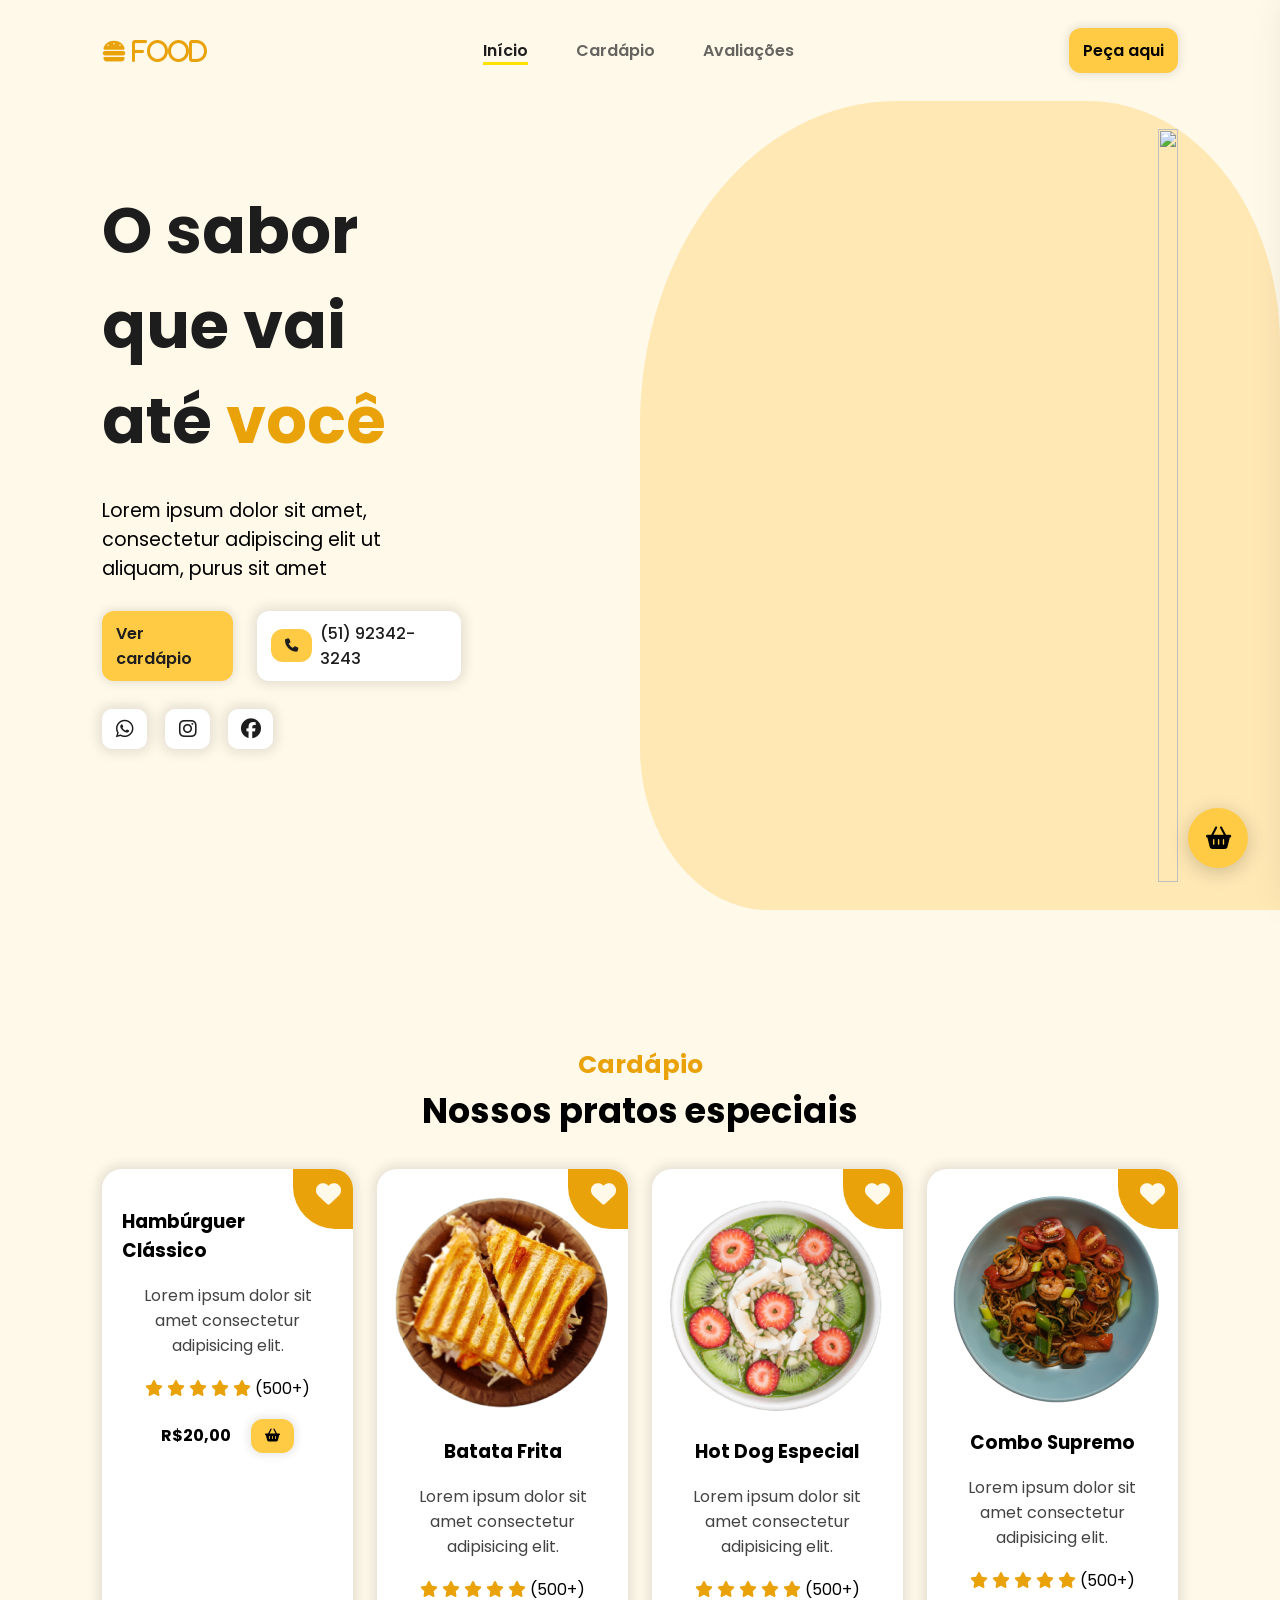
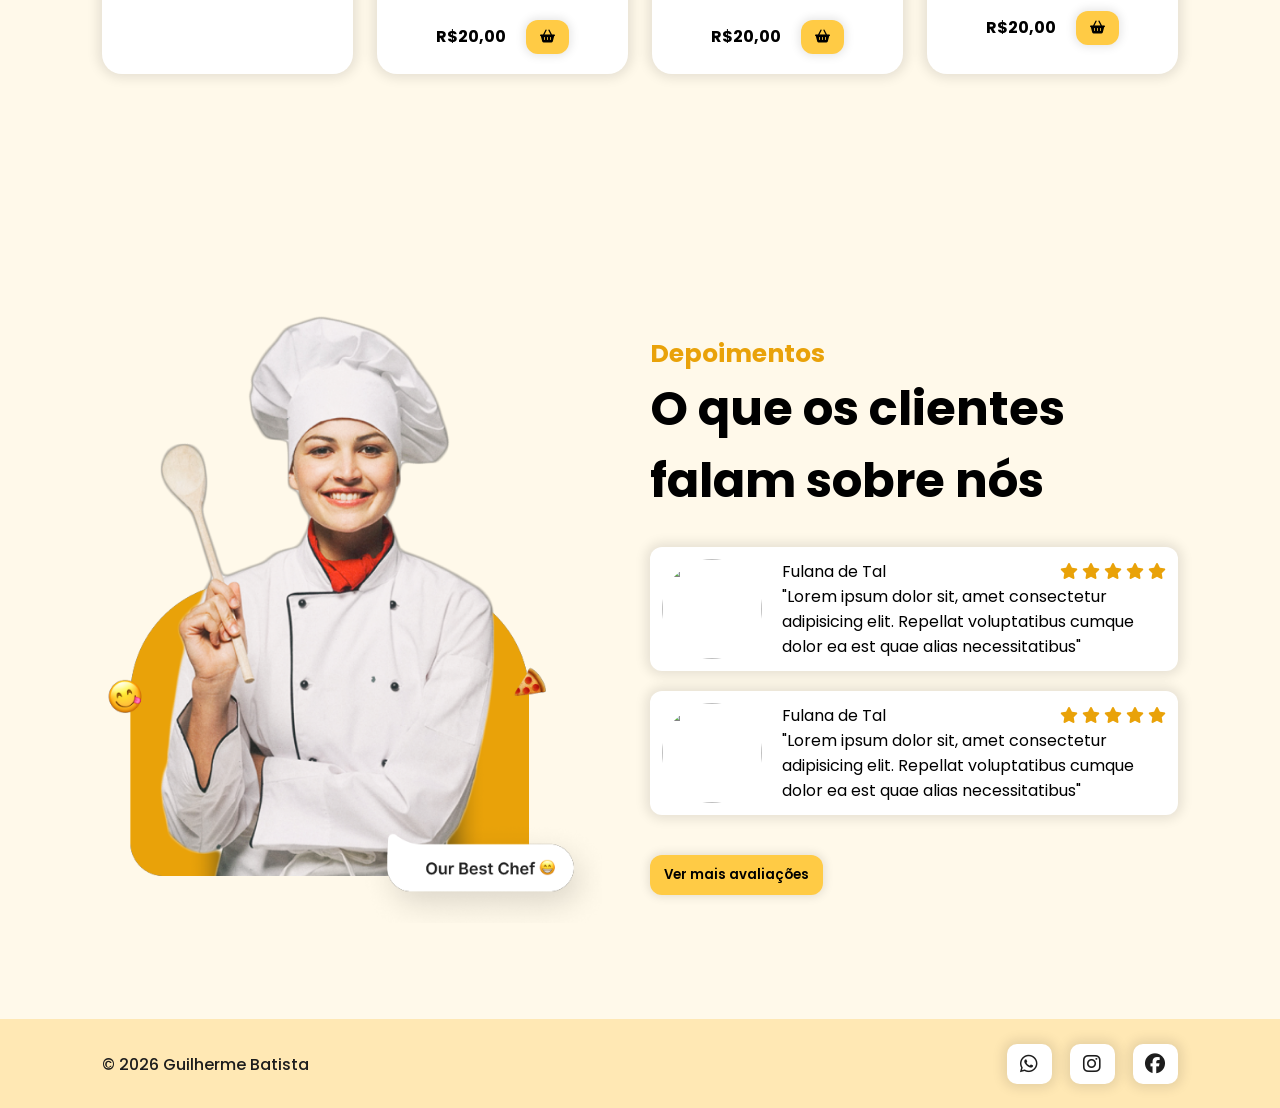
==== commit c2823b58: "troquei as imagens" ====
--- a/index.html
+++ b/index.html
@@ -46,7 +46,7 @@
           </li>
         </ul>
 
-        <button class="btn-default">Peça aqui</button>
+        <a href="src/seções/Cardapios.html" class="btn-default">Peça aqui</a>
 
         <button id="mobile_btn">
           <i class="fa-solid fa-bars"></i>
@@ -125,7 +125,7 @@
             <div class="dish-heart">
               <i class="fa-solid fa-heart"></i>
             </div>
-            <img src="src/images/dish.png" class="dish-image" alt="" />
+            <img src="src/images/cardapios/dish/" class="dish-image" alt="" />
             <h3 class="dish-title">Hambúrguer Clássico</h3>
             <span class="dish-description">
               Lorem ipsum dolor sit amet consectetur adipisicing elit.
@@ -151,7 +151,7 @@
             <div class="dish-heart">
               <i class="fa-solid fa-heart"></i>
             </div>
-            <img src="src/images/dish2.png" class="dish-image" alt="" />
+            <img src="src/images/cardapios/dish/dish2.png" class="dish-image" alt="" />
             <h3 class="dish-title">Batata Frita</h3>
             <span class="dish-description">
               Lorem ipsum dolor sit amet consectetur adipisicing elit.
@@ -177,7 +177,7 @@
             <div class="dish-heart">
               <i class="fa-solid fa-heart"></i>
             </div>
-            <img src="src/images/dish3.png" class="dish-image" alt="" />
+            <img src="src/images/cardapios/dish/dish3.png" class="dish-image" alt="" />
             <h3 class="dish-title">Hot Dog Especial</h3>
             <span class="dish-description">
               Lorem ipsum dolor sit amet consectetur adipisicing elit.
@@ -203,7 +203,7 @@
             <div class="dish-heart">
               <i class="fa-solid fa-heart"></i>
             </div>
-            <img src="src/images/dish4.png" class="dish-image" alt="" />
+            <img src="src/images/cardapios/dish/dish4.png" class="dish-image" alt="" />
             <h3 class="dish-title">Combo Supremo</h3>
             <span class="dish-description">
               Lorem ipsum dolor sit amet consectetur adipisicing elit.
@@ -227,7 +227,7 @@
       </section>
 
       <section id="testimonials">
-        <img src="src/images/chef.png" id="testimonial_chef" alt="" />
+        <img src="src/images/Landingpage/chef.png" id="testimonial_chef" alt="" />
 
         <div id="testimonials_content">
           <h2 class="section-title">Depoimentos</h2>
--- a/styles/style.css
+++ b/styles/style.css
@@ -1,458 +1,461 @@
-@import url('https://fonts.googleapis.com/css2?family=Poppins:ital,wght@0,100;0,200;0,300;0,400;0,500;0,600;0,700;0,800;0,900;1,100;1,200;1,300;1,400;1,500;1,600;1,700;1,800;1,900&display=swap');
+@import url("https://fonts.googleapis.com/css2?family=Poppins:ital,wght@0,100;0,200;0,300;0,400;0,500;0,600;0,700;0,800;0,900;1,100;1,200;1,300;1,400;1,500;1,600;1,700;1,800;1,900&display=swap");
 
 :root {
-    --color-primary-1: #fff9ea;
-    --color-primary-2: #ffe8b4;
-    --color-primary-3: #f8d477;
-    --color-primary-4: #ffe100;
-    --color-primary-5: #ffcb45;
-    --color-primary-6: #e9a209;
-
-    --color-neutral-0: #fff;
-    --color-neutral-1: #1d1d1d;
+  --color-primary-1: #fff9ea;
+  --color-primary-2: #ffe8b4;
+  --color-primary-3: #f8d477;
+  --color-primary-4: #ffe100;
+  --color-primary-5: #ffcb45;
+  --color-primary-6: #e9a209;
+
+  --color-neutral-0: #fff;
+  --color-neutral-1: #1d1d1d;
 }
 
 * {
-    font-family: 'Poppins', sans-serif;
-    margin: 0;
-    padding: 0;
-    box-sizing: border-box;
+  font-family: "Poppins", sans-serif;
+  margin: 0;
+  padding: 0;
+  box-sizing: border-box;
 }
 
 html {
-    scroll-behavior: smooth;
+  scroll-behavior: smooth;
 }
 
 body {
-    background-color: var(--color-primary-1);
+  background-color: var(--color-primary-1);
 }
 
 section {
-    padding: 28px 8%;
+  padding: 28px 8%;
 }
 
 .btn-default {
+  border: none;
+  display: flex;
+  align-items: center;
+  justify-content: center;
+  background-color: var(--color-primary-5);
+  border-radius: 12px;
+  padding: 10px 14px;
+  font-weight: 600;
+  box-shadow: 0px 0px 10px 2px rgba(0, 0, 0, 0.1);
+  cursor: pointer;
+  text-decoration: none; /* tira o sublinhado */
+  color: inherit; /* usa a cor do elemento pai */
+  transition: background-color 0.3s ease;
+}
+
+.btn-default:hover {
+  background-color: var(--color-primary-3);
+}
+
+.social-media-buttons {
+  display: flex;
+  gap: 18px;
+}
+
+.social-media-buttons a {
+  display: flex;
+  align-items: center;
+  justify-content: center;
+  width: 45px;
+  height: 40px;
+  background-color: var(--color-neutral-0);
+  font-size: 1.25rem;
+  border-radius: 10px;
+  text-decoration: none;
+  color: var(--color-neutral-1);
+  box-shadow: 0px 0px 12px 4px rgba(0, 0, 0, 0.1);
+  transition: box-shadow 0.3s ease;
+}
+
+.social-media-buttons a:hover {
+  box-shadow: 0px 0px 12px 8px rgba(0, 0, 0, 0.1);
+}
+
+.section-title {
+  color: var(--color-primary-6);
+  font-size: 1.563rem;
+}
+
+.section-subtitle {
+  font-size: 2.1875rem;
+}
+
+header {
+  width: 100%;
+  padding: 28px 8%;
+  position: sticky;
+  top: 0;
+  background-color: var(--color-primary-1);
+  z-index: 3;
+}
+
+#navbar {
+  width: 100%;
+  display: flex;
+  align-items: center;
+  justify-content: space-between;
+}
+
+#nav_logo {
+  font-size: 24px;
+  color: var(--color-primary-6);
+}
+
+#nav_list {
+  display: flex;
+  list-style: none;
+  gap: 48px;
+}
+
+.nav-item a {
+  text-decoration: none;
+  color: #1d1d1dad;
+  font-weight: 600;
+}
+
+.nav-item.active a {
+  color: var(--color-neutral-1);
+  border-bottom: 3px solid var(--color-primary-4);
+}
+
+#mobile_btn {
+  display: none;
+}
+
+#mobile_menu {
+  display: none;
+}
+
+@media screen and (max-width: 1170px) {
+  #nav_list,
+  #navbar .btn-default {
+    display: none;
+  }
+
+  #mobile_btn {
+    display: block;
     border: none;
+    background-color: transparent;
+    font-size: 1.5rem;
+    cursor: pointer;
+  }
+
+  #mobile_menu.active {
     display: flex;
+    flex-direction: column;
     align-items: center;
+  }
+
+  #mobile_nav_list {
+    display: flex;
+    flex-direction: column;
+    gap: 12px;
+    margin: 12px 0px;
+  }
+
+  #mobile_nav_list .nav-item {
+    list-style: none;
+    text-align: center;
+  }
+}
+
+#home {
+  display: flex;
+  min-height: calc(100vh - 91px);
+  position: relative;
+}
+
+#cta {
+  width: 35%;
+  display: flex;
+  flex-direction: column;
+  gap: 28px;
+  margin-top: 5%;
+}
+
+#cta .title {
+  font-size: 4rem;
+  color: var(--color-neutral-1);
+}
+
+#cta .title span {
+  color: var(--color-primary-6);
+}
+
+#cta .description {
+  font-size: 1.2rem;
+}
+
+#cta_buttons {
+  display: flex;
+  gap: 24px;
+}
+
+#cta_buttons a {
+  text-decoration: none;
+  color: var(--color-neutral-1);
+}
+
+#phone_button {
+  display: flex;
+  gap: 8px;
+  align-items: center;
+  background-color: #ffffff;
+  padding: 8px 14px;
+  font-weight: 500;
+  box-shadow: 0px 0px 12px 4px rgba(0, 0, 0, 0.1);
+  border-radius: 12px;
+}
+
+#phone_button button {
+  box-shadow: none;
+}
+
+#banner {
+  display: flex;
+  align-items: start;
+  justify-content: end;
+  width: 70%;
+  z-index: 2;
+}
+
+#banner img {
+  width: 100%;
+  height: 100%;
+  width: fit-content;
+}
+
+.shape {
+  background-color: var(--color-primary-2);
+  width: 50%;
+  height: 100%;
+  position: absolute;
+  border-radius: 40% 30% 0% 20%;
+  top: 0;
+  right: 0;
+  z-index: 1;
+}
+
+@media screen and (max-width: 1170px) {
+  #home {
+    min-height: 100%;
+    padding-top: 0px;
+  }
+
+  #banner,
+  #banner img,
+  #home .shape {
+    display: none;
+  }
+
+  #cta {
+    width: 100%;
+    text-align: center;
+    align-items: center;
+  }
+}
+
+@media screen and (max-width: 450px) {
+  #phone_button button {
+    display: none;
+  }
+}
+
+#menu {
+  display: flex;
+  flex-direction: column;
+  align-items: center;
+  justify-content: center;
+  min-height: 100vh;
+}
+
+#dishes {
+  width: 100%;
+  display: flex;
+  justify-content: center;
+  gap: 24px;
+  margin-top: 32px;
+}
+
+.dish {
+  display: flex;
+  flex-direction: column;
+  align-items: center;
+  border-radius: 20px;
+  gap: 18px;
+  width: 100%;
+  padding: 20px;
+  background-color: var(--color-neutral-0);
+  box-shadow: 0px 0px 12px 4px rgba(0, 0, 0, 0.1);
+  position: relative;
+  overflow: hidden;
+}
+
+.dish-heart {
+  position: absolute;
+  background-color: var(--color-primary-6);
+  display: flex;
+  align-items: center;
+  justify-content: center;
+  font-size: 1.563rem;
+  color: var(--color-primary-1);
+  width: 70px;
+  height: 70px;
+  right: -10px;
+  top: -10px;
+  border-radius: 0px 37.5px 0px 42.5px;
+}
+
+.dish-description {
+  color: #434343;
+  text-align: center;
+}
+
+.dish-rate i {
+  color: var(--color-primary-6);
+}
+
+.dish-price {
+  display: flex;
+  align-items: center;
+  gap: 20px;
+}
+
+@media screen and (max-width: 1170px) {
+  #dishes {
+    flex-wrap: wrap;
     justify-content: center;
-    background-color: var(--color-primary-5);
-    border-radius: 12px;
-    padding: 10px 14px;
-    font-weight: 600;
-    box-shadow: 0px 0px 10px 2px rgba(0, 0, 0, 0.1);
-    cursor: pointer;
-    transition: background-color .3s ease;
-}
-
-.btn-default:hover {
-    background-color: var(--color-primary-3);
-}
-
-.social-media-buttons {
+  }
+
+  .dish {
+    width: calc(50% - 12px);
+  }
+}
+
+@media screen and (max-width: 600px) {
+  .dish {
+    width: 100%;
+  }
+
+  #menu .section-subtitle {
+    text-align: center;
+  }
+}
+
+#testimonials {
+  min-height: calc(100vh - 91px);
+  display: flex;
+  align-items: center;
+  justify-content: center;
+  gap: 48px;
+}
+
+#testimonial_chef {
+  width: 500px;
+  height: auto;
+}
+
+#testimonials .section-subtitle {
+  font-size: 3rem;
+}
+
+#testimonials_content {
+  width: 50%;
+}
+
+#feedbacks {
+  display: flex;
+  flex-direction: column;
+  gap: 20px;
+  margin-bottom: 40px;
+  margin-top: 30px;
+}
+
+.feedback {
+  display: flex;
+  align-items: center;
+  gap: 20px;
+  background-color: var(--color-neutral-0);
+  padding: 12px;
+  border-radius: 12px;
+  box-shadow: 0px 0px 12px 4px rgba(0, 0, 0, 0.1);
+}
+
+.feedback-avatar {
+  width: 100px;
+  height: 100px;
+  border-radius: 100%;
+  object-fit: cover;
+}
+
+.feedback-content p {
+  display: flex;
+  justify-content: space-between;
+}
+
+.feedback-content p span {
+  color: var(--color-primary-6);
+}
+
+@media screen and (max-width: 1170px) {
+  #testimonials {
+    flex-direction: column;
+  }
+
+  #testimonials .section-subtitle {
+    text-align: center;
+    font-size: 2.5rem;
+  }
+
+  #testimonial_chef {
+    display: none;
+  }
+
+  #testimonials_content {
+    width: 70%;
     display: flex;
-    gap: 18px;
-}
-
-.social-media-buttons a {
-    display: flex;
+    flex-direction: column;
     align-items: center;
-    justify-content: center;
-    width: 45px;
-    height: 40px;
-    background-color: var(--color-neutral-0);
-    font-size: 1.25rem;
-    border-radius: 10px;
-    text-decoration: none;
-    color: var(--color-neutral-1);;
-    box-shadow: 0px 0px 12px 4px rgba(0, 0, 0, 0.1);
-    transition: box-shadow .3s ease;
-}
-
-.social-media-buttons a:hover {
-    box-shadow: 0px 0px 12px 8px rgba(0, 0, 0, 0.1);
-}
-
-.section-title {
-    color: var(--color-primary-6);
-    font-size: 1.563rem;
-}
-
-.section-subtitle {
-    font-size: 2.1875rem;
-} 
-
-header {
+  }
+}
+
+@media screen and (max-width: 600px) {
+  #testimonials .section-subtitle {
+    font-size: 2rem;
+  }
+
+  #testimonials_content {
     width: 100%;
-    padding: 28px 8%;
-    position: sticky;
-    top: 0;
-    background-color: var(--color-primary-1);
-    z-index: 3;
-}
-
-#navbar {
-    width: 100%;
-    display: flex;
-    align-items: center;
-    justify-content: space-between;
-}
-
-#nav_logo {
-    font-size: 24px;
-    color: var(--color-primary-6);
-}
-
-#nav_list {
-    display: flex;
-    list-style: none;
-    gap: 48px;
-}
-
-.nav-item a {
-    text-decoration: none;
-    color: #1d1d1dad;
-    font-weight: 600;
-}
-
-.nav-item.active a {
-    color: var(--color-neutral-1);
-    border-bottom: 3px solid var(--color-primary-4);
-}
-
-#mobile_btn {
-    display: none;
-}
-
-#mobile_menu {
-    display: none;
-}
-
-@media screen and (max-width: 1170px) {
-    #nav_list,
-    #navbar .btn-default {
-        display: none;
-    }
-
-    #mobile_btn {
-        display: block;
-        border: none;
-        background-color: transparent;
-        font-size: 1.5rem;
-        cursor: pointer;
-    }
-
-    #mobile_menu.active {
-        display: flex;
-        flex-direction: column;
-        align-items: center;
-    }
-
-    #mobile_nav_list {
-        display: flex;
-        flex-direction: column;
-        gap: 12px;
-        margin: 12px 0px;
-    }
-
-    #mobile_nav_list .nav-item {
-        list-style: none;
-        text-align: center;
-    } 
-}
-
-#home {
-    display: flex;
-    min-height: calc(100vh - 91px);
-    position: relative;
-}
-
-#cta {
-    width: 35%;
-    display: flex;
-    flex-direction: column;
-    gap: 28px;
-    margin-top: 5%;
-}
-
-#cta .title {
-    font-size: 4rem;
-    color: var(--color-neutral-1);;
-}
-
-#cta .title span {
-    color: var(--color-primary-6);
-}
-
-#cta .description {
-    font-size: 1.2rem;
-}
-
-#cta_buttons {
-    display: flex;
-    gap: 24px;
-}
-
-#cta_buttons a {
-    text-decoration: none;
-    color: var(--color-neutral-1);;
-}
-
-#phone_button {
-    display: flex;
-    gap: 8px;
-    align-items: center;
-    background-color: #ffffff;
-    padding: 8px 14px;
-    font-weight: 500;
-    box-shadow: 0px 0px 12px 4px rgba(0, 0, 0, 0.1);
-    border-radius: 12px;
-}
-
-#phone_button button {
-    box-shadow: none;
-}
-
-#banner {
-    display: flex;
-    align-items: start;
-    justify-content: end;
-    width: 70%;
-    z-index: 2;
-}
-
-#banner img {
-    height: 100%;
-    width: fit-content;
-}
-
-.shape {
-    background-color: var(--color-primary-2);
-    width: 50%;
-    height: 100%;
-    position: absolute;
-    border-radius: 40% 30% 0% 20%;
-    top: 0;
-    right: 0;
-    z-index: 1;
-}
-
-@media screen and (max-width: 1170px) {
-    #home {
-        min-height: 100%;
-        padding-top: 0px;
-    }
-
-    #banner,
-    #banner img,
-    #home .shape {
-        display: none;
-    }
-
-    #cta {
-        width: 100%;
-        text-align: center;
-        align-items: center;
-    }
-}
-
-@media screen and (max-width: 450px) {
-    #phone_button button {
-        display: none;
-    }
-}
-
-#menu {
-    display: flex;
-    flex-direction: column;
-    align-items: center;
-    justify-content: center;
-    min-height: 100vh;
-}
-
-#dishes {
-    width: 100%;
-    display: flex;
-    justify-content: center;
-    gap: 24px;
-    margin-top: 32px;
-}
-
-.dish {
-    display: flex;
-    flex-direction: column;
-    align-items: center;
-    border-radius: 20px;
-    gap: 18px;
-    width: 25%;
-    padding: 20px;
-    background-color: var(--color-neutral-0);
-    box-shadow: 0px 0px 12px 4px rgba(0, 0, 0, 0.1);
-    position: relative;
-    overflow: hidden;
-}
-
-.dish-heart {
-    position: absolute;
-    background-color: var(--color-primary-6);
-    display: flex;
-    align-items: center;
-    justify-content: center;
-    font-size: 1.563rem;
-    color: var(--color-primary-1);
-    width: 70px;
-    height: 70px;
-    right: -10px;
-    top: -10px;
-    border-radius: 0px 37.5px 0px 42.5px;
-}
-
-.dish-description {
-    color: #434343;
-    text-align: center;
-}
-
-.dish-rate i {
-    color: var(--color-primary-6);
-}
-
-.dish-price {
-    display: flex;
-    align-items: center;
+  }
+
+  .feedback {
+    flex-direction: column;
+  }
+}
+
+footer {
+  background-color: var(--color-primary-2);
+}
+
+#footer_items {
+  display: flex;
+  justify-content: space-between;
+  padding: 0px 8% 24px 8%;
+  align-items: center;
+}
+
+#copyright {
+  color: var(--color-neutral-1);
+  font-weight: 500;
+}
+
+@media screen and (max-width: 600px) {
+  #footer_items {
+    flex-direction: column;
     gap: 20px;
-}
-
-@media screen and (max-width: 1170px) {
-    #dishes {
-        flex-wrap: wrap;
-        justify-content: center;
-    }
-
-    .dish {
-        width: calc(50% - 12px);
-    }
-}
-
-@media screen and (max-width: 600px) {
-    .dish {
-        width: 100%;
-    }
-
-    #menu .section-subtitle {
-        text-align: center;
-    }
-} 
-
-#testimonials {
-    min-height: calc(100vh - 91px);
-    display: flex;
-    align-items: center;
-    justify-content: center;
-    gap: 48px;
-}
-
-#testimonial_chef {
-    width: 500px;
-    height: auto;
-}
-
-#testimonials .section-subtitle {
-    font-size: 3rem;
-}
-
-#testimonials_content {
-    width: 50%;
-}
-
-#feedbacks {
-    display: flex;
-    flex-direction: column;
-    gap: 20px;
-    margin-bottom: 40px;
-    margin-top: 30px;
-}
-
-.feedback {
-    display: flex;
-    align-items: center;
-    gap: 20px;
-    background-color: var(--color-neutral-0);
-    padding: 12px;
-    border-radius: 12px;
-    box-shadow: 0px 0px 12px 4px rgba(0, 0, 0, 0.1);
-}
-
-.feedback-avatar {
-    width: 100px;
-    height: 100px;
-    border-radius: 100%;
-    object-fit: cover;
-}
-
-.feedback-content p {
-    display: flex;
-    justify-content: space-between;
-}
-
-.feedback-content p span {
-    color: var(--color-primary-6);
-}
-
-@media screen and (max-width: 1170px) {
-    #testimonials {
-        flex-direction: column;
-    }
-
-    #testimonials .section-subtitle {
-        text-align: center;
-        font-size: 2.5rem;
-    }
-
-    #testimonial_chef {
-        display: none;
-    }
-
-    #testimonials_content {
-        width: 70%;
-        display: flex;
-        flex-direction: column;
-        align-items: center;
-    }
-}
-
-@media screen and (max-width: 600px) {
-    #testimonials .section-subtitle {
-        font-size: 2rem;
-    }
-
-    #testimonials_content {
-        width: 100%;
-    }
-
-    .feedback {
-        flex-direction: column;
-    }
-} 
-
-footer {
-    background-color: var(--color-primary-2);
-}
-
-#footer_items {
-    display: flex;
-    justify-content: space-between;
-    padding: 0px 8% 24px 8%;
-    align-items: center;
-}
-
-#copyright {
-    color: var(--color-neutral-1);;
-    font-weight: 500;
-}
-
-@media screen and (max-width: 600px) {
-    #footer_items {
-        flex-direction: column;
-        gap: 20px;
-    }
-}+  }
+}
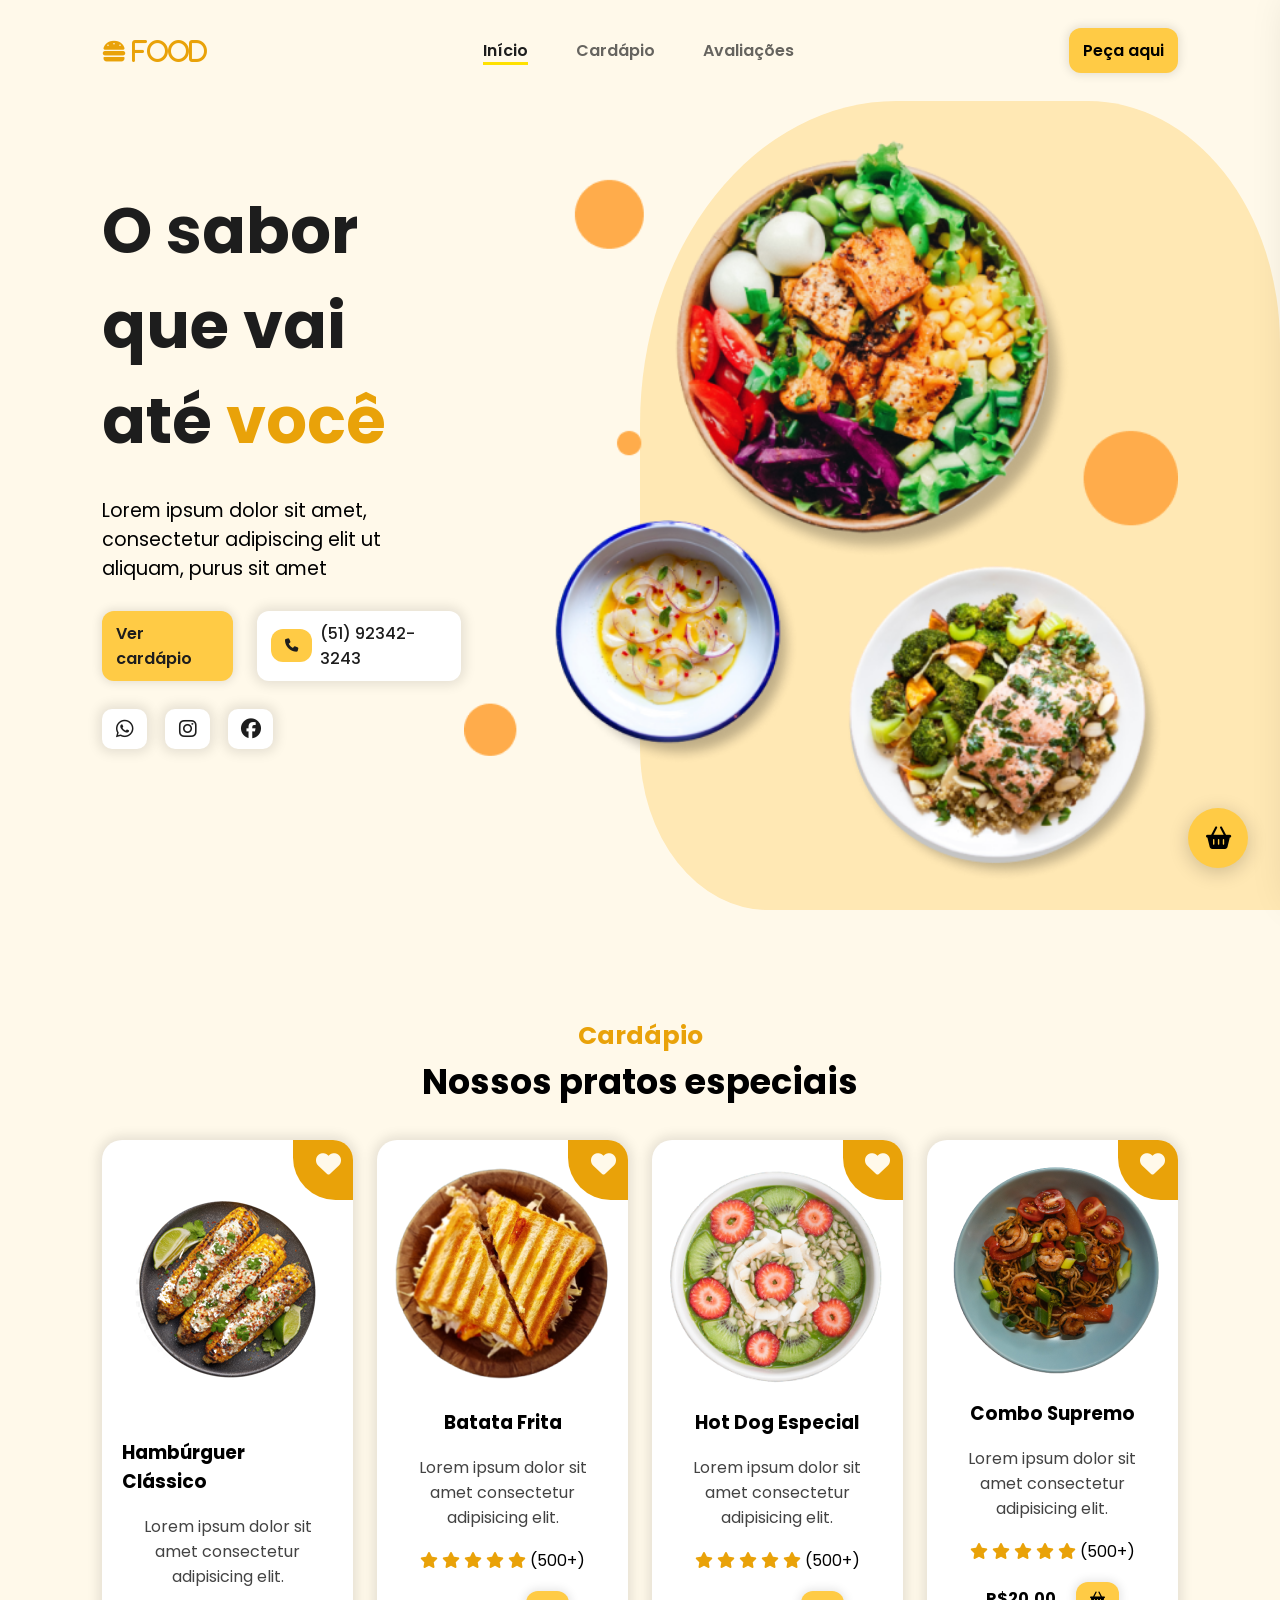
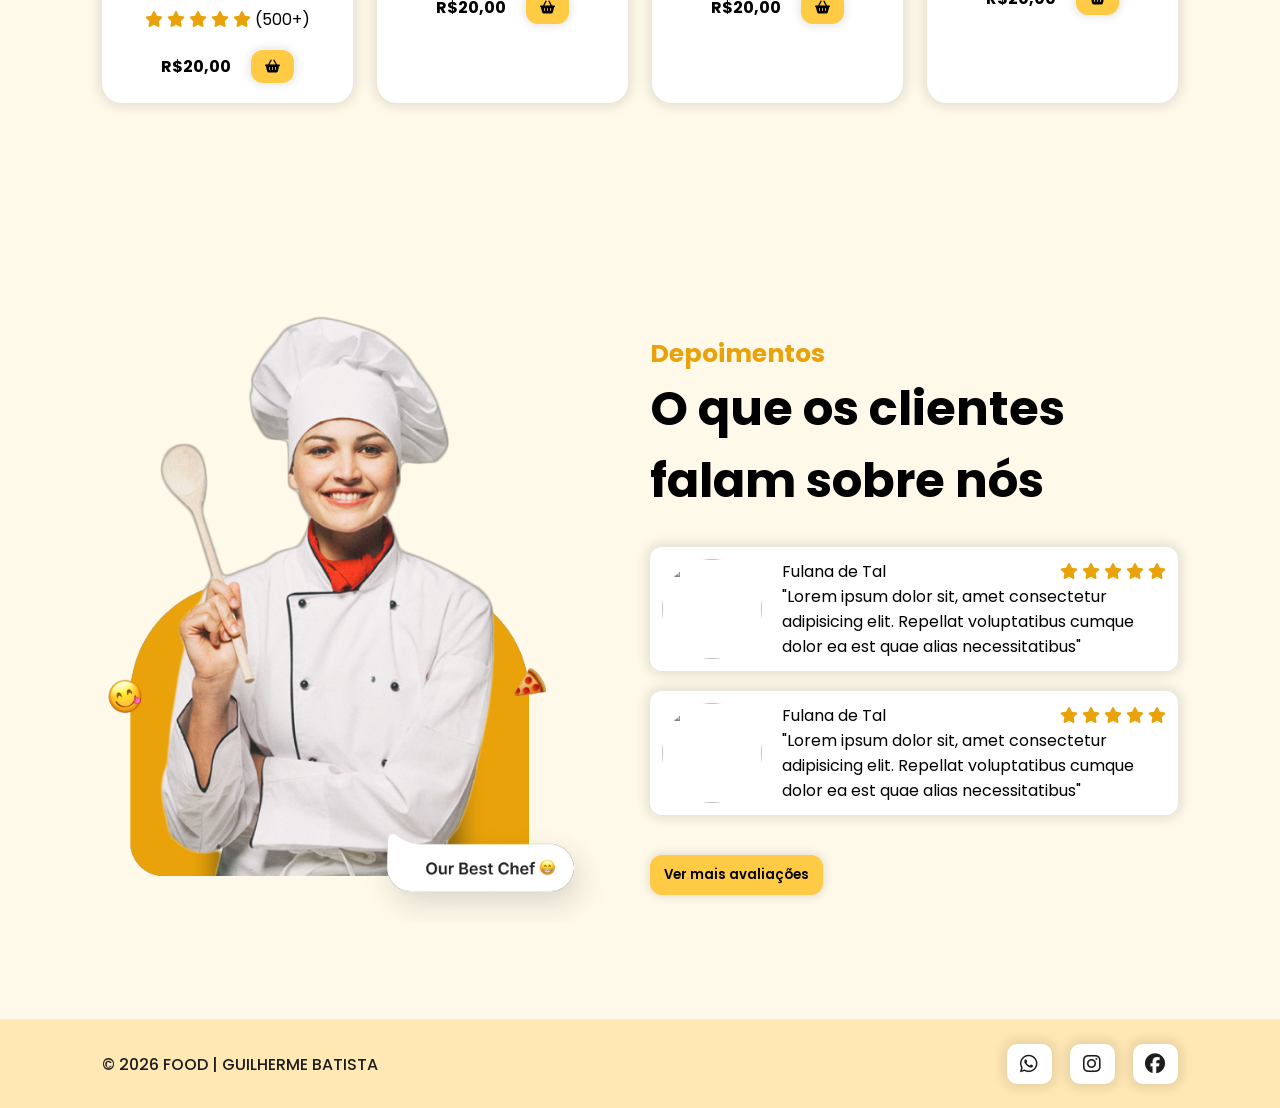
==== commit 577cb979: "terminei a seção de cardapio" ====
--- a/index.html
+++ b/index.html
@@ -111,7 +111,7 @@
         </div>
 
         <div id="banner">
-          <img src="src/images/hero.png" alt="" />
+          <img src="src/images/Landingpage/hero.png" alt="hero" />
         </div>
       </section>
 
@@ -125,7 +125,7 @@
             <div class="dish-heart">
               <i class="fa-solid fa-heart"></i>
             </div>
-            <img src="src/images/cardapios/dish/" class="dish-image" alt="" />
+            <img src="src/images/cardapios/dish/dish6.png" class="dish-image" alt="" />
             <h3 class="dish-title">Hambúrguer Clássico</h3>
             <span class="dish-description">
               Lorem ipsum dolor sit amet consectetur adipisicing elit.
@@ -286,7 +286,7 @@
       <img src="src/images/wave.svg" alt="" />
 
       <div id="footer_items">
-        <span id="copyright"> &copy 2026 Guilherme Batista </span>
+        <span id="copyright"> &copy 2026 FOOD | GUILHERME BATISTA </span>
 
         <div class="social-media-buttons">
           <a href=""><i class="fa-brands fa-whatsapp"></i></a>
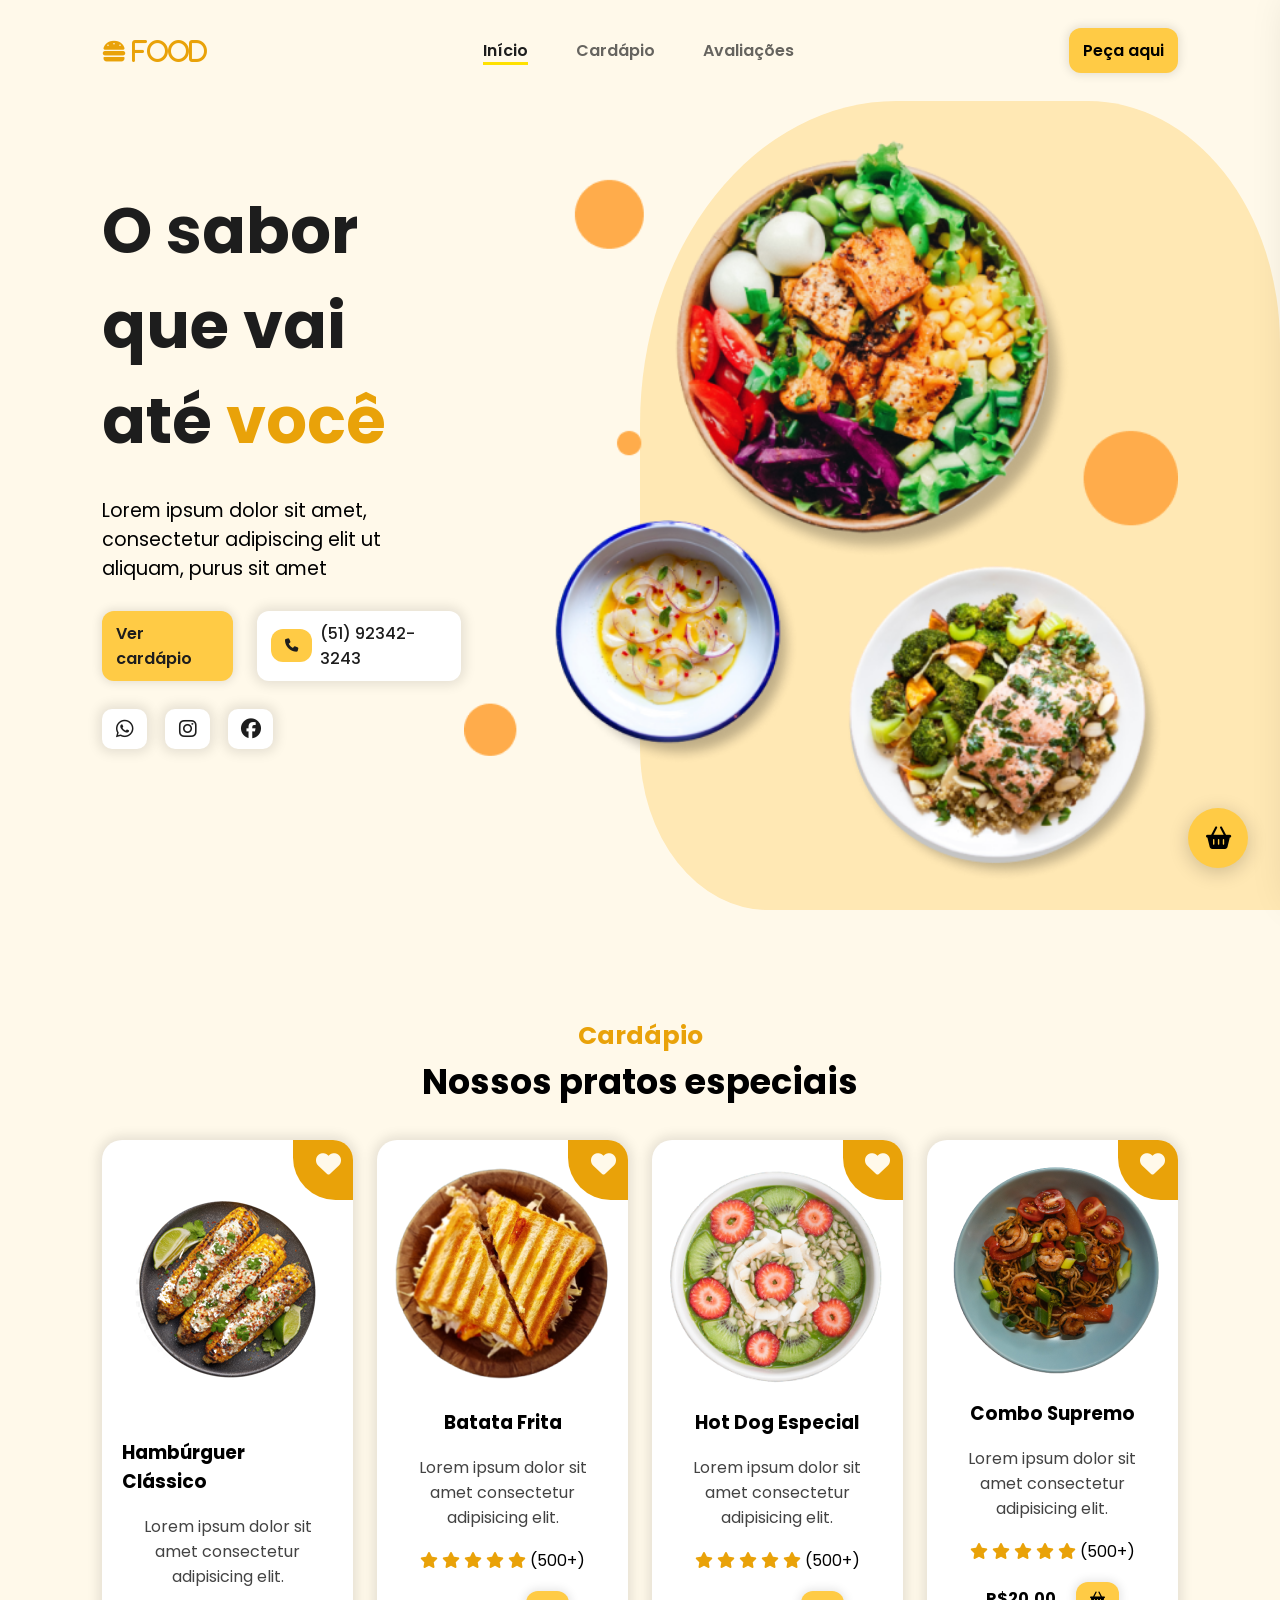
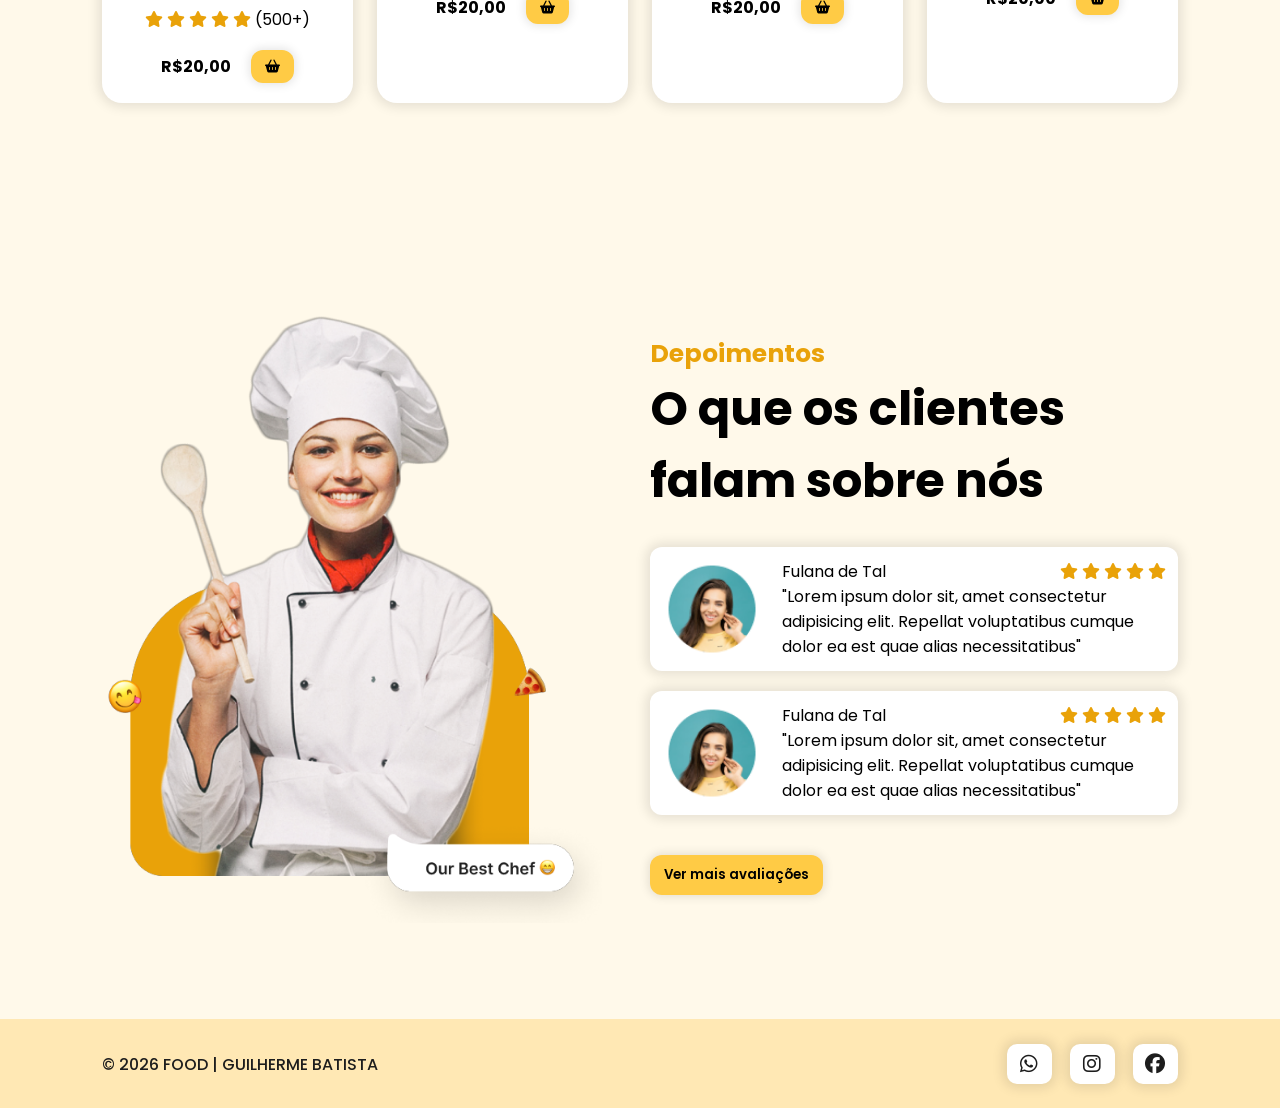
==== commit 3d4948a2: "ficou faltando as imagens das avaliações, ai acabei de inserir" ====
--- a/index.html
+++ b/index.html
@@ -235,7 +235,7 @@
 
           <div id="feedbacks">
             <div class="feedback">
-              <img src="src/images/avatar.png" class="feedback-avatar" alt="" />
+              <img src="src/images/Landingpage/avatar.png" class="feedback-avatar" alt="" />
               <div class="feedback-content">
                 <p>
                   Fulana de Tal
@@ -256,7 +256,7 @@
             </div>
 
             <div class="feedback">
-              <img src="src/images/avatar.png" class="feedback-avatar" alt="" />
+              <img src="src/images/Landingpage/avatar.png" class="feedback-avatar" alt="" />
               <div class="feedback-content">
                 <p>
                   Fulana de Tal
